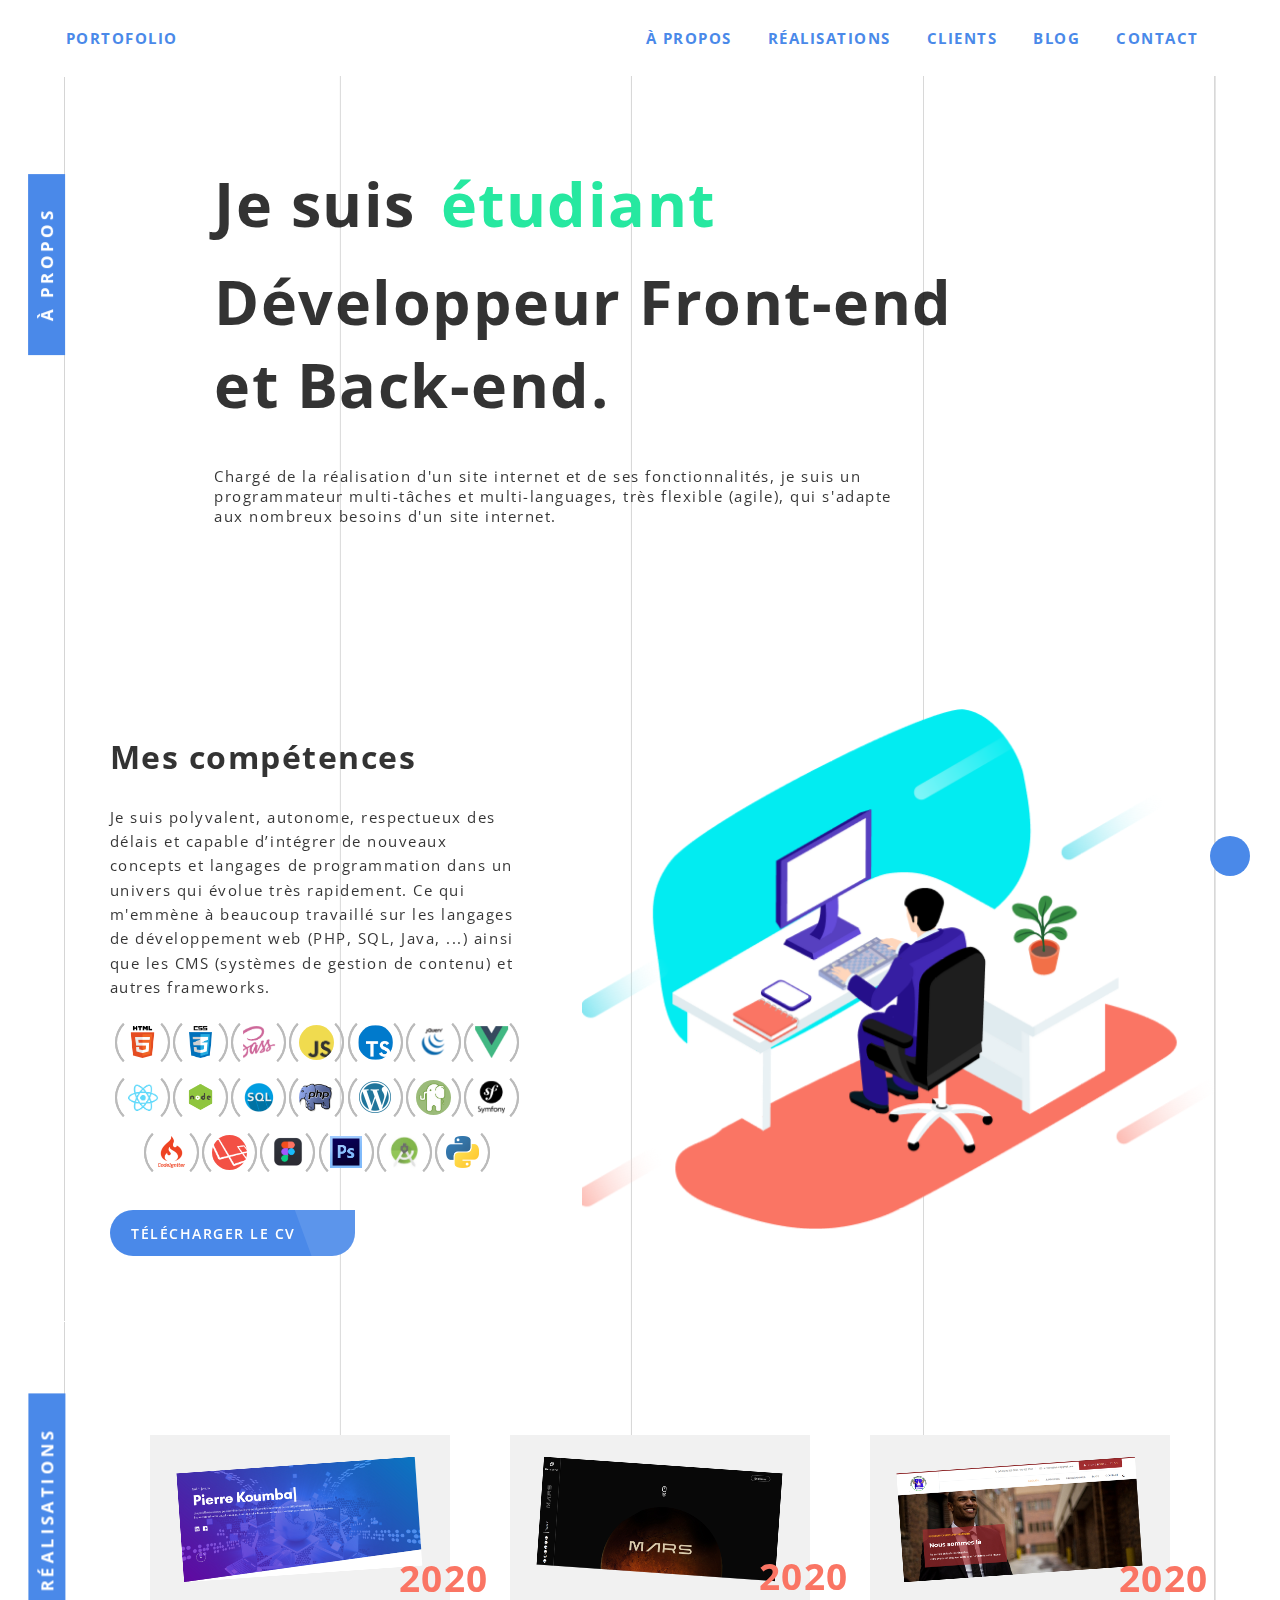
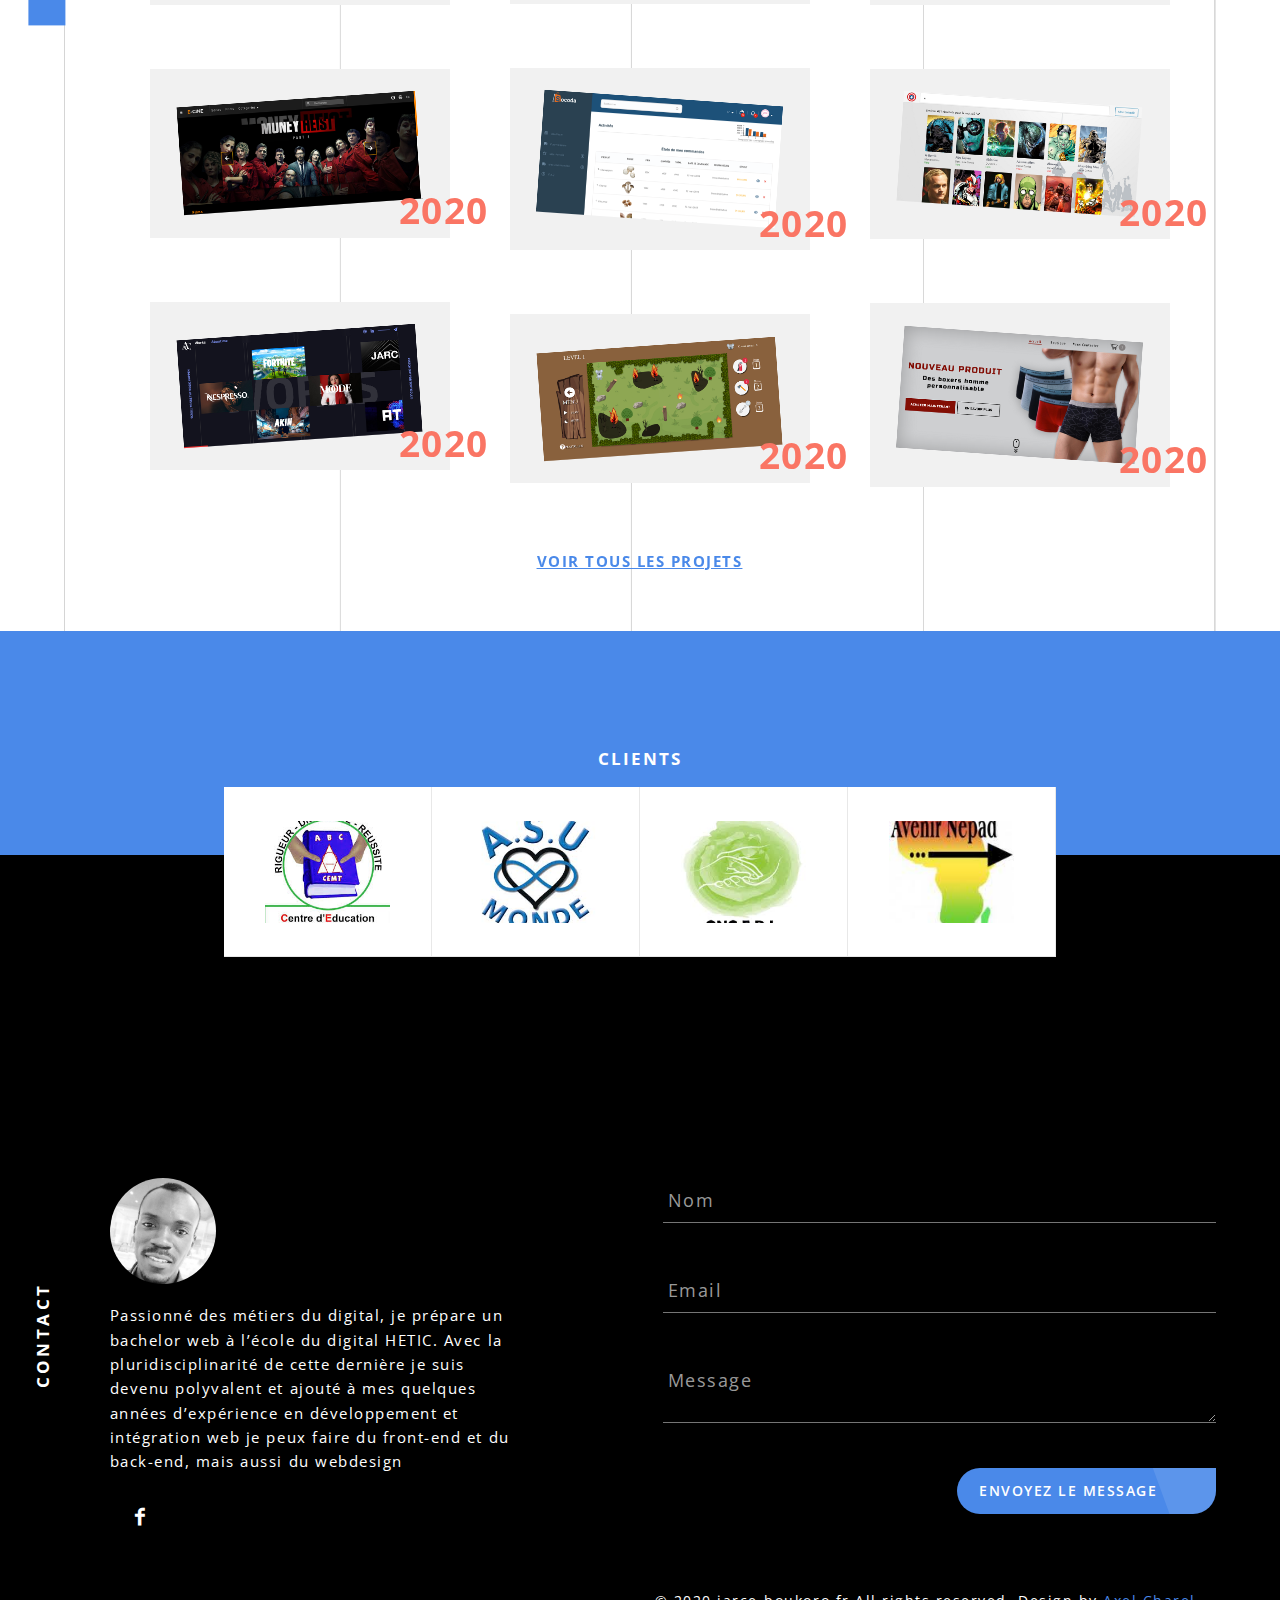
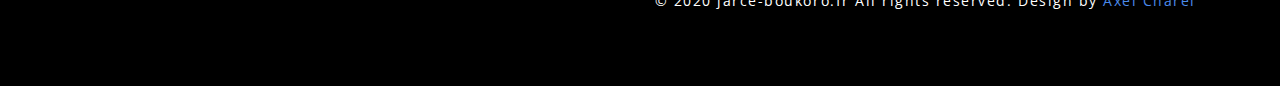
==== index.html @ dc52e035 "the first version" ====
<!DOCTYPE html>
<html lang="en" class="no-js">
	<head>
		<meta charset="UTF-8" />
		<meta http-equiv="X-UA-Compatible" content="IE=edge,chrome=1"> 
		<meta name="viewport" content="width=device-width, initial-scale=1.0"> 
		<title>Portfolio | Jarce Boukoro</title>
		<meta name="description" content="Portofolio Jarce Boukoro Développeur Web" />
		<meta name="keywords" content="portofolio, hetic, informatique, congo brazzaville pointe noire, developpeur, web digital" />
		<meta name="author" content="Jarce Boukoro" />
		<link rel="shortcut icon" href="#">
		<link href="https://unpkg.com/aos@2.3.1/dist/aos.css" rel="stylesheet">
		<link rel="stylesheet" type="text/css" href="css/normalize.css" />
		<link rel="stylesheet" type="text/css" href="css/demo.css" />
		<link rel="stylesheet" type="text/css" href="css/icons.css" />
		<link rel="stylesheet" type="text/css" href="css/style.css" />
		<link rel="stylesheet" href="css/generique.css">
		<link rel="stylesheet" href="css/ujk6ksk.css">
		<link rel="stylesheet" href="css/ugp0unb.css">
		<link
			rel="stylesheet"
			href="https://use.fontawesome.com/releases/v5.0.10/css/all.css"
			integrity="sha384-+d0P83n9kaQMCwj8F4RJB66tzIwOKmrdb46+porD/OvrJ+37WqIM7UoBtwHO6Nlg"
			crossorigin="anonymous"
			/>
		<script src="js/modernizr.custom.js"></script>
		<script>document.documentElement.className="js";var supportsCssVars=function(){var a,b=document.createElement("style");return b.innerHTML="root: { --tmp-var: bold; }",document.head.appendChild(b),a=!!(window.CSS&&window.CSS.supports&&window.CSS.supports("font-weight","var(--tmp-var)")),b.parentNode.removeChild(b),a};supportsCssVars()||alert("Please view this demo in a modern browser that supports CSS Variables.");</script>
	</head>
	<body class="loading">
		<div id="app"></div>
		<header>
			<div class="container">
				<span>
					portofolio
				</span>
				<nav class="menu click-menu desktop">
					<a href="#about">à propos</a>
					<a href="#works">Réalisations</a>
					<a href="#clients">Clients</a>
					<a href="#">Blog</a>
					<a href="#contact">Contact</a>
				</nav>
				<nav id="bt-menu" class="bt-menu mobile">
					<a href="#" class="bt-menu-trigger"><span>Menu</span></a>
					<ul class="click-menu">
						<li><a href="#about">à propos</a></li>
						<li><a href="#works">Réalisations</a></li>
						<li><a href="#clients">Clients</a></li>
						<li><a href="#">Blog</a></li>
						<li><a href="#contact">Contact</a></li>
					</ul>
					<ul>
						<li class="linkedin"><a href="http://www.linkedin.com/in/jarceb" class="in" target="blank"><i class="fab fa-linkedin-in"></i></a></li>
						<li><a href="http://github.com/j2frise" class="bt-icon icon-github" target="blank">icon-github</a></li>
						<li><a href="http://www.facebook.com/jarce.boukoro" class="bt-icon icon-facebook" target="blank">Facebook</a></li>
					</ul>
				</nav>
			</div><!-- /container -->
		</header>
		<a href="#" class="scrollToTop"><i class="fa fa-angle-up"></i></a>
		<main>
			<section id="about"  data-type="background" data-speed="10">
				<div class="container">
					<h3 class="desktop about">à propos</h3>
					<article>
						<h1 data-aos="fade-up" data-aos-duration="2000">
							<span>Je suis </span>
							<div>
								<ul class="flip2"> 
									<li class="hetic">étudiant</li>
									<li>Jarce boukoro</li>
								</ul>
							</div>
							<!--<span>Jarce boukoro</span>-->
							<br>
							Développeur Front-end et Back-end.
							<h3 class="mobile">à propos</h3>
						</h1>
						<div class="content-about">
							Chargé de la réalisation d'un site internet et de ses fonctionnalités, je suis un programmateur multi-tâches et multi-languages, très flexible (agile), qui s'adapte aux nombreux besoins d'un site internet.
						</div>
									
					</article>
					<article class="features">
						
						<div class="last">
							<div class="last-img"></div>
							<div class="last-img"></div>
							<div class="last-img"></div>
							<div class="last-img"></div>
							<div class="last-img"></div>
						</div>
						<div class="first" data-aos="fade-right" data-aos-duration="2000">
							<h2>Mes compétences</h2>
							<p>
								Je suis polyvalent, autonome, respectueux des délais et capable d’intégrer de nouveaux concepts et langages de programmation dans un univers qui évolue très rapidement.
								Ce qui m'emmène à beaucoup travaillé sur les langages de développement web (PHP, SQL, Java, ...) ainsi que les CMS (systèmes de gestion de contenu) et autres frameworks.
								<br>
							</p>
							<div class="skills">
								<figure class="snip1566">
									<img src="./img/sk-html.png" alt="sq-sample14" />
									<figcaption><i class="fas fa-external-link-alt"></i></figcaption>
									<a href="https://developer.mozilla.org/fr/docs/Apprendre/Commencer_avec_le_web/Les_bases_HTML" target="_blank"></a>
								</figure>
								<figure class="snip1566"><img src="./img/sk-css.png" alt="sq-sample17" />
									<figcaption><i class="fas fa-external-link-alt"></i></figcaption>
									<a href="https://developer.mozilla.org/fr/docs/Apprendre/Commencer_avec_le_web/Les_bases_CSS" target="_blank"></a>
								</figure>
								<figure class="snip1566"><img src="./img/sk-sass.png" alt="sq-sample19" />
									<figcaption><i class="fas fa-external-link-alt"></i></figcaption>
									<a href="https://la-cascade.io/se-lancer-dans-sass/" target="_blank"></a>
								</figure>
								<figure class="snip1566"><img class="circle" src="./img/sk-js.png" alt="sq-sample20" />
									<figcaption><i class="fas fa-external-link-alt"></i></figcaption>
									<a href="https://developer.mozilla.org/fr/docs/Web/JavaScript/guide_de_demarrage" target="_blank"></a>
								</figure>
								<figure class="snip1566"><img class="circle" src="./img/ts.png" alt="sq-sample20" />
									<figcaption><i class="fas fa-external-link-alt"></i></figcaption>
									<a href="https://www.typescriptlang.org/docs/handbook/typescript-in-5-minutes.html" target="_blank"></a>
								</figure>
								<figure class="snip1566">
									<img src="./img/sk-jquery.png" alt="sq-sample14" />
									<figcaption><i class="fas fa-external-link-alt"></i></figcaption>
									<a href="https://www.w3schools.com/jquery/" target="_blank"></a>
								</figure>
								<figure class="snip1566"><img src="./img/vujs.png" alt="sq-sample17" />
									<figcaption><i class="fas fa-external-link-alt"></i></figcaption>
									<a href="https://fr.vuejs.org/v2/guide/index.html" target="_blank"></a>
								</figure>
								<figure class="snip1566"><img src="./img/react.png" alt="sq-sample17" />
									<figcaption><i class="fas fa-external-link-alt"></i></figcaption>
									<a href="https://fr.reactjs.org/tutorial/tutorial.html" target="_blank"></a>
								</figure>
								<figure class="snip1566"><img src="./img/sk-node.png" alt="sq-sample17" />
									<figcaption><i class="fas fa-external-link-alt"></i></figcaption>
									<a href="https://nodejs.developpez.com/tutoriels/javascript/redecouvrir-javascript-avec-nodejs/" target="_blank"></a>
								</figure>
								<figure class="snip1566"><img src="./img/sk-sql.png" alt="sq-sample19" />
									<figcaption><i class="fas fa-external-link-alt"></i></figcaption>
									<a href="https://sql.sh/" target="_blank"></a>
								</figure>
								<figure class="snip1566"><img class="circle" src="./img/sk-php.png" alt="sq-sample20" />
									<figcaption><i class="fas fa-external-link-alt"></i></figcaption>
									<a href="http://www.lephpfacile.com/cours/" target="_blank"></a>
								</figure>
								<figure class="snip1566">
									<img src="./img/sk-wp.png" alt="sq-sample14" />
									<figcaption><i class="fas fa-external-link-alt"></i></figcaption>
									<a href="https://www.codeur.com/tuto/wordpress/creer-site-wordpress/" target="_blank"></a>
								</figure>
								<figure class="snip1566"><img class="circle" src="./img/slim.jpg" alt="sq-sample20" />
									<figcaption><i class="fas fa-external-link-alt"></i></figcaption>
									<a href="http://www.slimframework.com/docs/v3/tutorial/first-app.html" target="_blank"></a>
								</figure>
								<figure class="snip1566">
									<img src="./img/sk-symfony.png" alt="sq-sample14" />
									<figcaption><i class="fas fa-external-link-alt"></i></figcaption>
									<a href="https://symfony.com/legacy/doc/jobeet/1_2/fr/01?orm=Doctrine" target="_blank"></a>
								</figure>
								<figure class="snip1566"><img src="./img/sk-codeigniter.png" alt="sq-sample17" />
									<figcaption><i class="fas fa-external-link-alt"></i></figcaption>
									<a href="http://sdz.tdct.org/sdz/codeigniter-le-framework-au-service-des-zeros.html" target="_blank"></a>
								</figure>
								<figure class="snip1566"><img class="circle" src="./img/sk-laravel.png" alt="sq-sample19" />
									<figcaption><i class="fas fa-external-link-alt"></i></figcaption>
									<a href="https://www.apprendre-laravel.fr/laraguide" target="_blank"></a>
								</figure>
								<figure class="snip1566"><img src="./img/sk-figma.png" alt="sq-sample20" />
									<figcaption><i class="fas fa-external-link-alt"></i></figcaption>
									<a href="https://webdesign.tutsplus.com/fr/tutorials/figma-object-selection-tips--cms-31983" target="_blank"></a>
								</figure>
								<figure class="snip1566"><img class="" src="./img/sk-ps.png" alt="sq-sample19" />
									<figcaption><i class="fas fa-external-link-alt"></i></figcaption>
									<a href="https://graphiste.com/blog/photoshop-pour-les-nuls" target="_blank"></a>
								</figure>
								<figure class="snip1566"><img src="./img/java.jpg" alt="sq-sample17" />
									<figcaption><i class="fas fa-external-link-alt"></i></figcaption>
									<a href="https://openclassrooms.com/fr/courses/4517166-developpez-votre-premiere-application-android/4517173-installez-android-studio" target="_blank"></a>
								</figure>
								<figure class="snip1566"><img class="" src="./img/sk-python.png" alt="sq-sample19" />
									<figcaption><i class="fas fa-external-link-alt"></i></figcaption>
									<a href="https://docs.python.org/3/tutorial/" target="_blank"></a>
								</figure>
							</div>
							<div>
								<a href="./img/boukoro_jarce_cv.pdf" target="blank" class="btn btn-3 btn-3e">Télécharger le CV<i class="fa fa-download"></i></a>
							</div>
						</div>
					</article>
				</div>
			</section>
			<section id="works">
				<div class="container">
					<h3 class="desktop">Réalisations</h3>
					<h3 class="mobile">Réalisations</h3>
					<div class="grid-wrap">
						<div class="grid">
							
						</div>
						<article>
							<a href="production.html">voir tous les projets</a>	
						</article>
						<!--
						<article>
							<div class="counter"></div>	
							<button class="paginate left"><i></i><i></i></button>
							<button class="paginate right"><i></i><i></i></button>
						</article>
						-->
					</div><!-- /grid-wrap -->
				</div>
			</section>
			<section id="clients">
				<h3 class="">clients</h3>
				<div class="container">
					<div class="clients-items">
						<div class="view view-first">
							<img src="img/clients/moucob.jpg" />
							<div class="mask">
								<h2>CEMT</h2>
								<p>Prestation dans la création du site et logiciel de gestion</p>
								<a href="https://cemt.netlify.app/" target="_blank">Site <i class="fa fa-angle-right"></i></a>
							</div>
						</div>  
						<div class="view view-first">
							<img src="img/clients/asu.jpg" />
							<div class="mask">
								<h2>A.S.U Monde</h2>
								<p>Prestation dans la création du site internet.</p>
								<a href="https://fondationasumonde.org/" target="_blank">Site <i class="fa fa-angle-right"></i></a>
							</div>
						</div>  
						<div class="view view-first">
							<img src="img/clients/edi.jpg" />
							<div class="mask">
								<h2>ONG E.D.I</h2>
								<p>Prestation en formation et création de logiciel.</p>
								<a href="https://www.facebook.com/ONG-EDI-1286123801456742/" target="_blank">Lien <i class="fa fa-angle-right"></i></a>
							</div>
						</div>  
						<div class="view view-first">
							<img src="img/clients/nepad.jpg" />
							<div class="mask">
								<h2>Avenir Nepad</h2>
								<p>Prestation dans la crétaion du site et gestion de contenus</p>
								<a href="http://www.avenirnepadcongo.com/" target="_blank">Site <i class="fa fa-angle-right"></i></a>
							</div>
						</div>  
					</div>
				</div>
			</section>
		</main>

		<footer id="contact">
			<section class="me">
				<div class="container">
					<h3 class="desktop">Contact</h3>
					<h3 class="mobile">Contact</h3>
					<div class="block-me">
						<div class="info">
							<img src="./img/me.jpg" alt="avatar jarce">
							<p>
								Passionné des métiers du digital, je prépare un bachelor web à l’école du digital HETIC. Avec la pluridisciplinarité de cette dernière je suis devenu polyvalent et ajouté à mes quelques années d’expérience en développement et intégration web je peux faire du front-end et du back-end, mais aussi du webdesign
							</p>
							<div class="social desktop">
								<a href="http://www.linkedin.com/in/jarceb" target="blank"><i class="fab fa-linkedin-in"></i>
								<a href="http://www.facebook.com/jarce.boukoro" class="bt-icon icon-facebook" target="blank"></a>
								<a href="http://github.com/j2frise" target="blank"><i class="fab fa-github"></i></a>
							</div>
						</div>
						<div class="form">
							<form>
								<div class="group">      
								  <input type="text" required>
								  <span class="highlight"></span>
								  <span class="bar"></span>
								  <label>Nom</label>
								</div>
								<div class="group">      
								  <input type="text" required>
								  <span class="highlight"></span>
								  <span class="bar"></span>
								  <label>Email</label>
								</div>
								<div class="group">      
									<textarea required></textarea required>
									<span class="highlight"></span>
									<span class="bar"></span>
									<label>Message</label>
								</div>
								<div class="group">      
									<button type="button" class="btn btn-3 btn-3e">Envoyez le message<i class="fa fa-paper-plane"></i></button>
								</div>
							  </form>
						</div>
						<div class="social mobile">
							<a href="http://www.linkedin.com/in/jarceb" target="blank"><i class="fab fa-linkedin-in"></i>
							<a href="http://www.facebook.com/jarce.boukoro" class="bt-icon icon-facebook" target="blank"></a>
							<a href="http://github.com/j2frise" target="blank"><i class="fab fa-github"></i></a>
						</div>
						<div class="copyright">
							&copy; 2020 jarce-boukoro.fr All rights reserved. Design by <a href="http://axelcharel.com/">Axel Charel</a> 
						</div>
					</div>
				</div>
			</section>
		</footer>

		<div class="content"></div>
	</body>
	<script src="js/features.js"></script>
	<script src="js/jquery.min.js"></script>
	<script src="js/classie.js"></script>
	<script src="js/borderMenu.js"></script>
	<script src="js/imagesloaded.pkgd.min.js"></script>
	<script src="js/masonry.pkgd.min.js"></script>
	<script src="js/charming.min.js"></script>
	<script src="js/TweenMax.min.js"></script>
	<script src="js/draggabilly.pkgd.min.js"></script>
	<script src="js/demo.js"></script>
	<script src="js/animateImage.js"></script>
	<script src="js/script.js"></script>
	<script>
		// Preload all the images in the page
		imagesLoaded(document.querySelectorAll('.img-inner'), {background: true}, () => document.body.classList.remove('loading'));
	</script>
	<script src="https://unpkg.com/aos@2.3.1/dist/aos.js"></script>
	<script>
		AOS.init();
	</script>
</html>
---- css/demo.css ----
@import url('http://fonts.googleapis.com/css?family=Lato:300,400,700');
@import url('https://fonts.googleapis.com/css?family=Playfair+Display:400,400i,500,500i,600,600i,700,700i,800,800i,900,900i&display=swap');
@import url('https://fonts.googleapis.com/css?family=Open+Sans:300,300i,400,400i,600,600i,700,700i,800,800i&display=swap');
@import url('https://fonts.googleapis.com/css?family=Roboto+Slab:100,200,300,400,500,600,700,800,900&display=swap');
@import url('https://fonts.googleapis.com/css?family=Titillium+Web:200,200i,300,300i,400,400i,600,600i,700,700i,900&display=swap');
@font-face {
	font-weight: normal;
	font-style: normal;
	font-family: 'codropsicons';
	src:url('../fonts/codropsicons/codropsicons.eot');
	src:url('../fonts/codropsicons/codropsicons.eot?#iefix') format('embedded-opentype'),
		url('../fonts/codropsicons/codropsicons.woff') format('woff'),
		url('../fonts/codropsicons/codropsicons.ttf') format('truetype'),
		url('../fonts/codropsicons/codropsicons.svg#codropsicons') format('svg');
}

::-webkit-scrollbar {
	width: 9px;
	height: 5px;
}
::-webkit-scrollbar-button {
	width: 0px;
	height: 0px;
}
::-webkit-scrollbar-thumb {
	background: #FA7564;
	border: 31px none #FA7564;
	border-radius: 5px;
}
::-webkit-scrollbar-thumb:hover {
	background: #c35340;
}
::-webkit-scrollbar-thumb:active {
	background: #c35340;
}
::-webkit-scrollbar-track {
	background: #f0f0f0;
	border: 1px solid #ffffff;
	border-radius: 5px;
}
::-webkit-scrollbar-track:hover {
	background: #f2f2f2;
}
::-webkit-scrollbar-track:active {
	background: #f5f5f5;
}
::-webkit-scrollbar-corner {
	background: transparent;
}

body {
	color:  #000000;
	/*font-family: 'Roboto Slab', serif;*/
	font-family: 'Open Sans', sans-serif;
	font-size: 17px;
	letter-spacing: 0.1em;
	font-weight: 400;
	color: rgba(0,0,0,0.8)
}

p {
	
	line-height: 1.6em;
}

a,
a:focus {
	outline: none;
}

main {
	
	margin-top: 4.2em;
}

section .container{
	position: relative;
}

#app {
	top: 0;
	left: 0;
	position: fixed;
	width: 100vw;
	height: 100vh;
	overflow: hidden;
	pointer-events: none;
}

.hidden {
	position: absolute;
	overflow: hidden;
	width: 0;
	height: 0;
	pointer-events: none;
}

header {
	position: fixed;
	padding: 28px 2px 18px 2px ;
	text-align: right;
	text-transform: uppercase;
	font-weight: bold;
	background-color: #fff;
	color: #4A89E9;
	width: 100%;
	top: 0;
	left: 0;
	z-index: 5;
}

header .container {
	background: #fff;
	padding: 0;
	border: none;
}


.codrops-icon:before {
	margin: 0 4px;
	text-transform: none;
	font-weight: normal;
	font-style: normal;
	font-variant: normal;
	font-family: 'codropsicons';
	line-height: 1;
	speak: none;
	-webkit-font-smoothing: antialiased;
}

.codrops-icon-drop:before {
	content: "\e001";
}

.codrops-icon-prev:before {
	content: "\e004";
}

/* Demo Buttons Style */
.codrops-demos {
	padding: 2em 0 3em;
}

.codrops-demos a {
	display: inline-block;
	margin: 0.5em;
	padding: 0.7em 1.1em;
	outline: none;
	border: 3px solid rgba(0,0,0,0.3);
	color: rgba(0,0,0,0.3);
	text-decoration: none;
	font-weight: 700;
	opacity: 1;
	-webkit-transition: all 0.2s;
	transition: all 0.2s;
}

.btn {
	display: inline-block;
	border: none;
	font-family: inherit;
	font-size: .9em;
	color: inherit;
	background: none;
	cursor: pointer;
	text-transform: uppercase;
	letter-spacing: 1.5px;
	font-weight: 600;
	outline: none;
	position: relative;
	-webkit-transition: all 0.3s;
	-moz-transition: all 0.3s;
	transition: all 0.3s;
	border-radius: 50px;
	border-top-right-radius: 0px;
}

.btn:after {
	content: '';
	position: absolute;
	z-index: -1;
	-webkit-transition: all 0.3s;
	-moz-transition: all 0.3s;
	transition: all 0.3s;
}

.btn i {
	position: absolute;
	transform: translateX(165%);
}

/* Button 3 */
.btn-3 {
	background: #4A89E9;
	color: #fff;
}

.btn-3:hover {
	background: rgb(10, 78, 179);
}

.btn-3:active {
	background: rgb(10, 78, 179);
	top: 2px;
}

.btn-3:before {
	position: absolute;
	height: 100%;
	left: 0;
	top: 0;
	line-height: 3;
	font-size: 140%;
	width: 3em;
}

/* Button 3e */
.btn-3e {
	padding: 1em 4.3em 1em 1.6em;
	overflow: hidden;
}

.btn-3e:before {
	left: auto;
	right: 10px;
	z-index: 2;
}

.btn-3e:after {
	width: 25%;
	height: 200%;
	background: rgba(255,255,255,0.1);
	z-index: 1;
	right: 0;
	top: 0;
	margin: -5px 0 0 -5px;
	-webkit-transform-origin: 0 0;
	-webkit-transform: rotate(-20deg);
	-moz-transform-origin: 0 0;
	-moz-transform: rotate(-20deg);
	-ms-transform-origin: 0 0;
	-ms-transform: rotate(-20deg);
	transform-origin: 0 0;
	transform: rotate(-20deg);
}

.btn-3e:hover:after {
	width: 35%;
}

/* Page Loader */
.js .loading::before {
	content: '';
	position: fixed;
	z-index: 100;
	top: 0;
	left: 0;
	width: 100%;
	height: 100%;
	background: #151313;
}

.js .loading::after {
	content: '';
	position: fixed;
	z-index: 100;
	top: 50%;
	left: 50%;
	width: 60px;
	height: 60px;
	margin: -30px 0 0 -30px;
	pointer-events: none;
	border-radius: 50%;
	opacity: 0.4;
	background:#696969;
	animation: loaderAnim 0.7s linear infinite alternate forwards;
}

.group 			  { 
	position:relative; 
	margin-bottom:45px; 
  }
  input, textarea {
	font-size:18px;
	padding:10px 10px 10px 5px;
	display:block;
	width:100%;
	border:none;
	border-bottom:1px solid #757575;
  }
  input:focus, textarea:focus { 
	outline:none; 
  }
  
  label 				 {
	color:#999; 
	font-size:18px;
	font-weight:normal;
	position:absolute;
	pointer-events:none;
	left:5px;
	top:10px;
	transition:0.2s ease all; 
	-moz-transition:0.2s ease all; 
	-webkit-transition:0.2s ease all;
  }
  

  textarea {
	  height: auto;

  }

  textarea:valid ~ label, input:focus ~ label, input:valid ~ label, textarea:focus ~ label 		{
	top:-20px;
	font-size:14px;
	color: #4A89E9;
  }
  
  .bar 	{ 
	  position:relative; 
	  display:block; width:100%; 
	}
  .bar:before, .bar:after 	{
	content:'';
	height:2px; 
	width:0;
	bottom:1px; 
	position:absolute;
	background: #4A89E9; 
	transition:0.2s ease all; 
	-moz-transition:0.2s ease all; 
	-webkit-transition:0.2s ease all;
  }
  .bar:before {
	left:50%;
  }
  .bar:after {
	right:50%; 
  }
  
  input:focus ~ .bar:before, input:focus ~ .bar:after, textarea:focus ~ .bar:before, textarea:focus ~ .bar:after {
	width:50%;
  }

  .highlight {
	position:absolute;
	height:60%; 
	width:100%; 
	top:25%; 
	left:0;
	pointer-events:none;
	opacity:0.5;
  }
  
  input:focus ~ .highlight, textarea:focus ~ .highlight {
	-webkit-animation:inputHighlighter 0.3s ease;
	-moz-animation:inputHighlighter 0.3s ease;
	animation:inputHighlighter 0.3s ease;
  }
  

  /* screen tablet */
@media (min-width:768px){
	body {
		font-size: 90%;
	}

	header .container{
		text-align: left;
		display: flex;
		justify-content: space-between;
	}
	main {
		margin-top: 5em;
	}
	
}

/* Screen desktop */
@media (min-width: 1025px) {
	main {
		margin-top: 5em;
	} 
	body {
		font-size: 95%;
	}

}

  /* Animations ================ */
  @-webkit-keyframes inputHighlighter {
	from { background:#4A89E9; }
  to 	{ width:0; background:transparent; }
}
@-moz-keyframes inputHighlighter {
	from { background:#4A89E9; }
  to 	{ width:0; background:transparent; }
}
@keyframes inputHighlighter {
	from { background:#4A89E9; }
  to 	{ width:0; background:transparent; }
}

@keyframes loaderAnim {
	to {
		opacity: 1;
		transform: scale3d(0.5, 0.5, 1);
	}

}
---- css/icons.css ----
@charset "UTF-8";
@font-face {
  font-family: "minicons-webalys";
  src:url("../fonts/demoicons/minicons-webalys.eot");
  src:url("../fonts/demoicons/minicons-webalys.eot?#iefix") format("embedded-opentype"),
    url("../fonts/demoicons/minicons-webalys.ttf") format("truetype"),
    url("../fonts/demoicons/minicons-webalys.svg#minicons-webalys") format("svg"),
    url("../fonts/demoicons/minicons-webalys.woff") format("woff");
  font-weight: normal;
  font-style: normal;
}

@font-face {
  font-family: 'FontAwesome';
  src:url('../fonts/demoicons/FontAwesome.eot');
  src:url('../fonts/demoicons/FontAwesome.eot?#iefix') format('embedded-opentype'),
    url('../fonts/demoicons/FontAwesome.woff') format('woff'),
    url('../fonts/demoicons/FontAwesome.ttf') format('truetype'),
    url('../fonts/demoicons/FontAwesome.svg#FontAwesome') format('svg');
  font-weight: normal;
  font-style: normal;
}

@font-face {
	font-family: 'icomoon';
	src:url('../fonts/icomoon/icomoon.eot');
	src:url('../fonts/icomoon/icomoon.eot?#iefix') format('embedded-opentype'),
		url('../fonts/icomoon/icomoon.woff') format('woff'),
		url('../fonts/icomoon/icomoon.ttf') format('truetype'),
		url('../fonts/icomoon/icomoon.svg#icomoon') format('svg');
	font-weight: normal;
	font-style: normal;
}


/* Pseudo elements for icons */
.btn:before,
.icon-heart:after,
.icon-star:after,
.icon-plus:after,
.icon-file:before {
	font-family: 'icomoon';
	speak: none;
	font-style: normal;
	font-weight: normal;
	font-variant: normal;
	text-transform: none;
	line-height: 1;
	position: relative;
	-webkit-font-smoothing: antialiased;
}

.icon-envelope:before {
	content: "\e000";
}

.icon-cart:before {
	content: "\e007";
}

.icon-cart-2:before {
	content: "\e008";
}

.icon-heart:before {
	content: "\e009";
}

/* Filled heart */
.icon-heart:after,
.icon-heart-2:before {
	content: "\e00a";
}

.icon-star:before {
	content: "\e00b";
}

/* Filled star */
.icon-star:after,
.icon-star-2:before {
	content: "\e00c";
}

.icon-arrow-right:before {
	content: "\e00d";
}

.icon-arrow-left:before {
	content: "\e003";
}

.icon-truck:before {
	content: "\e00e";
}

.icon-remove:before {
	content: "\e00f";
}

.icon-cog:before {
	content: "\e010";
}

.icon-plus:before,
.icon-plus:after {
	content: "\e011";
}

.icon-minus:before {
	content: "\e012";
}

.bh-icon-smiley:before {
	content: "\e001";
}

.bh-icon-sad:before {
	content: "\e002";
}

.icon-file:before {
	content: "\e004";
}

.icon-remove-2:before {
	content: "\e005";
}

/* */

.bt-icon:before,
.bt-icon-alt:before {
  font-family: "minicons-webalys";
  font-style: normal;
  font-weight: normal;
  font-variant: normal;
  text-transform: none !important;
  speak: none;
  display: inline-block;
  text-decoration: none;
  width: 1em;
  line-height: inherit;
  -webkit-font-smoothing: antialiased;
}

.bt-icon-alt:before {
  font-family: "FontAwesome";
}

.icon-window-delete:before {
  content: "\e000";
}

.icon-download:before {
  content: "\e002";
}

.icon-home:before {
  content: "\e003";
}

.icon-calendar:before {
  content: "\e004";
}

.icon-folder-add:before {
  content: "\e001";
}

.icon-windows:before {
  content: "\e008";
}

.icon-volume:before {
  content: "\e00e";
}

.icon-speaker:before {
  content: "\e011";
}

.icon-star:before {
  content: "\e012";
}

.icon-sun:before {
  content: "\e014";
}

.icon-trash:before {
  content: "\e018";
}

.icon-zoom:before {
  content: "\e005";
}

.icon-user-outline:before {
  content: "\e006";
}

.icon-picture:before {
  content: "\e007";
}

.icon-phone:before {
  content: "\e009";
}

.icon-newspaper:before {
  content: "\e00a";
}

.icon-printer:before {
  content: "\e00b";
}

.icon-microwave:before {
  content: "\e00c";
}

.icon-refresh:before {
  content: "\e00d";
}

.icon-lock:before {
  content: "\e00f";
}

.icon-email:before {
  content: "\e010";
}

.icon-browser:before {
  content: "\e013";
}

.icon-bubble:before {
  content: "\e015";
}

.icon-calculator:before {
  content: "\e016";
}

.icon-cd:before {
  content: "\e017";
}

.icon-enter:before {
  content: "\e019";
}

.icon-file-add:before {
  content: "\e01a";
}

.icon-flag:before {
  content: "\e01b";
}

.icon-twitter:before {
  content: "\e01c";
}

.icon-gplus:before {
  content: "\e020";
}

.icon-github:before {
  content: "\e021";
}

.icon-facebook:before {
  content: "\e01d";
}

/* Font Awesome */
.icon-step-backward:before {
  content: "\f048";
}
.icon-backward:before {
  content: "\f04a";
}
.icon-pause:before {
  content: "\f04c";
}
.icon-stop:before {
  content: "\f04d";
}
.icon-forward:before {
  content: "\f04e";
}
.icon-step-forward:before {
  content: "\f051";
}
.icon-play:before {
  content: "\f04b";
}
---- css/style.css ----
*,
*:after,
*::before {
    -webkit-box-sizing: border-box;
    -moz-box-sizing: border-box;
    box-sizing: border-box;
}

a {
	text-decoration: none;
}

h2 {
	font-size: 1.35em;
}

img {
	max-width: 100%;
	height: auto;
	-o-object-fit: cover;
	   object-fit: cover;
  }

.mobile {
	display: block;
}

.desktop{
	display: none;
}

.container {
	width: 90%;
	margin: auto;
	background: url('./../img/lines-mobile.png') no-repeat;
	background-size: cover;
	border-right: 0.2px solid rgba(0,0,0,0.1);
}
#clients .container,footer .container {
	background: none;
}

.scrollToTop {
	width: 40px;
	 height: 40px;
	 position: fixed;
	 right: 30px;
	 bottom: 24px;
	 display: none;
	 z-index: 7;
	 background-color: #4A89E9;
	 text-align: center;
	 line-height: 35px;
	 color: white;
	 border-radius: 100%;
	 font-size: 22px;
	 display: flex;
	 justify-content: center;
	 align-items: center;
 } 

.menu a {
	display: inline-block;
	color: #4A89E9;
	text-decoration: none;
	padding: 0 1em 0 1em;
}

.bt-menu {
	position: fixed;
	top: 0;
	left: 0;
	width: 100%;
	height: 0;
	border-width: 0px;
	border-style: solid;
	border-color: #333;
	text-align: left;
	background-color: rgba(0,0,0,0);
	-webkit-backface-visibility: hidden;
	-webkit-transition: border-width 0.3s, background-color 0.3s, height 0s 0.3s;
	transition: border-width 0.3s, background-color 0.3s, height 0s 0.3s;
	z-index: 6;
}

.bt-menu.bt-menu-open {
	height: 100%;
	border-width: 0px 0px 50px 180px;
	background-color: rgba(0,0,0,0.3);
	-webkit-transition: border-width 0.3s, background-color 0.3s;
	transition: border-width 0.3s, background-color 0.3s;
}

.bt-overlay {
	position: absolute;
	width: 100%;
}

.bt-menu-open .bt-overlay {
	height: 100%;
}

.bt-menu-trigger {
	position: fixed;
	top: 10px;
	left: 20px;
	z-index: 100;
	display: block;
	width: 50px;
	height: 50px;
	cursor: pointer;
}

.bt-menu-trigger span {
	position: absolute;
	top: 50%;
	left: 0;
	display: block;
	width: 100%;
	height: 8%;
	background-color: #4A89E9;
	font-size: 0px;
	-webkit-touch-callout: none;
	-webkit-user-select: none;
	-khtml-user-select: none;
	-moz-user-select: none;
	-ms-user-select: none;
	user-select: none;
	-webkit-transition: background-color 0.3s;
	transition: background-color 0.3s;
}

.bt-menu-trigger span:before,
.bt-menu-trigger span:after {
	position: absolute;
	left: 0;
	width: 100%;
	height: 100%;
	background: #4A89E9;
	content: '';
	-webkit-transition: -webkit-transform 0.3s;
	transition: transform 0.3s;
}

.bt-menu-trigger span:before {
	-webkit-transform: translateY(-250%);
	transform: translateY(-250%);
}

.bt-menu-trigger span:after {
	-webkit-transform: translateY(250%);
	transform: translateY(250%);
}

.bt-menu-open .bt-menu-trigger span:before {
	-webkit-transform: translateY(-300%);
	transform: translateY(-300%);
}

.bt-menu-open .bt-menu-trigger span:after {
	-webkit-transform: translateY(300%);
	transform: translateY(300%);
}

.bt-menu ul {
	position: fixed;
	margin: 0;
	padding: 0;
	list-style: none;
}

.bt-menu ul:first-of-type {
	top: 75px;
	left: 0;
}

.bt-menu ul:nth-of-type(2) {
	right: 0;
	bottom: 0;
}

.bt-menu ul li,
.bt-menu ul li a {
	display: block;
}

.bt-menu ul:nth-of-type(2) li {
	float: left;
	font-size: 0px;
}

.bt-menu ul li {
	visibility: hidden;
	opacity: 0;
	-webkit-transition: -webkit-transform 0.3s, opacity 0.2s, visibility 0s 0.3s;
	transition: transform 0.3s, opacity 0.2s, visibility 0s 0.3s;
}

.bt-menu.bt-menu-open ul:first-of-type li,
.bt-menu.bt-menu-open ul:nth-of-type(2) li {
	visibility: visible;
	opacity: 1;
	-webkit-transition: -webkit-transform 0.3s, opacity 0.3s 0.1s;
	transition: transform 0.3s, opacity 0.3s;
}

/* First menu */
.bt-menu ul:first-of-type li {
	width: 150px;
	height: 50px;
	line-height: 50px;
	-webkit-transform: translate3d(-100%,50%,0);
	transform: translate3d(-100%,50%,0);
}

.bt-menu.bt-menu-open ul:first-of-type li {
	-webkit-transform: translate3d(0,0,0);
	transform: translate3d(0,0,0);
}

/* Second menu */
.bt-menu ul:nth-of-type(2) li {
	width: 60px;
	height: 50px;
	line-height: 50px;
	-webkit-transform: scale(0);
	transform: scale(0);
}

.bt-menu.bt-menu-open ul:nth-of-type(2) li:first-child { 
	-webkit-transition-delay: 0.1s;
	transition-delay: 0.1s;
}

.bt-menu.bt-menu-open ul:nth-of-type(2) li:nth-child(2) { 
	-webkit-transition-delay: 0.2s;
	transition-delay: 0.2s;
}

.bt-menu.bt-menu-open ul:nth-of-type(2) li:nth-child(3) { 
	-webkit-transition-delay: 0.3s;
	transition-delay: 0.3s;
}

.bt-menu.bt-menu-open ul:nth-of-type(2) li:nth-child(4) {
	-webkit-transition-delay: 0.4s;
	transition-delay: 0.4s;
}

.bt-menu.bt-menu-open ul:nth-of-type(2) li {
	-webkit-transform: scale(1);
	transform: scale(1);
}

.bt-menu ul li a {
	display: block;
	outline: none;
	text-decoration: none;
}

.bt-menu ul:first-of-type li a,
li.linkedin a {
	padding: 0 10px;
	box-shadow: inset 0 1px rgba(0,0,0,0.2);
	color: #fff;
	text-transform: uppercase;
	letter-spacing: 1px;
	font-size: 1em;
	-webkit-transition: color 0.2s;
	transition: color 0.2s;
}

.bt-menu ul:first-of-type li:last-child a {
	box-shadow: inset 0 1px rgba(0,0,0,0.2), inset 0 -1px rgba(0,0,0,0.2);
}

.bt-menu ul:nth-of-type(2) li a {
	color: transparent;
	text-align: center;
	font-size: 0px;
	padding: 0 10px;
}

li.linkedin a:before, .bt-menu ul li a:before {
	color: #fff;
	font-size: 24px;
	-webkit-transition: color 0.2s;
	transition: color 0.2s;
}

.bt-menu ul:first-of-type li a:hover,
.bt-menu ul:first-of-type li a:focus,
li.linkedin a:hover:before,
li.linkedin a:hover,
.bt-menu ul li a:hover:before,
.bt-menu ul li a:focus:before {
	color: #4A89E9;
}

li.linkedin a.in i{
	font-size: 25px;
	color: white;
	position: relative;
	top: 8px;
}

h3.mobile,h3.desktop {
	font-style: normal;
	font-weight: bold;
	font-size: 17px;
	line-height: 20px;
	text-align: center;
	text-transform: uppercase;
	color: #9F9A9A;
}

h3.mobile {
	margin-top: 6em;
}


#about .container {
	padding-top: 3em;
}

#about h1 {
	font-size: 1.6em;
}

#about h1 p{
	font-size: 16px;
	font-weight: normal;
}

#about h1 span{
	display: inline-block;
	height: 1.7em;
	float: left;
}

#about ul {
	margin: 0;
	padding-left: 8px;
}

#about h1 div {
	overflow: hidden;
	position: relative;
	height: 1.7em;
	display: inline-block;
	float: left;
}

#about h1 div li {
	color: #4A89E9;
	height: 45px;
	margin-bottom: 45px;
	display: block;
}

#about h1 div li.hetic {
	color: #26E8A0 ;
}

.flip2 { animation: flip2 6s cubic-bezier(0.23, 1, 0.32, 1.2) infinite; }
.flip3 { animation: flip3 8s cubic-bezier(0.23, 1, 0.32, 1.2) infinite; }
.flip4 { animation: flip4 10s cubic-bezier(0.23, 1, 0.32, 1.2) infinite; }

#about .last {
	position: relative;
	margin-top: 2.3em;
	margin-bottom: 3em;
	overflow: hidden;
	height: 16em;
}

.skills {
	margin-top: 1em;
	margin-bottom: 2em;
	display: flex;
	flex-wrap: wrap;
	justify-content: center;
}

.snip1566 {
	position: relative;
	width: 55px;
	height: 55px;
	color: #bbb;
	font-size: 16px;
	box-shadow: none !important;
	-webkit-transform: translateZ(0);
	transform: translateZ(0);
	margin-left: 0.1em;
	margin-right: 0.1em;
	display: flex;
	justify-content: center;
	align-items: center;
  }
  
  .snip1566 *,
  .snip1566:before,
  .snip1566:after {
	-webkit-box-sizing: border-box;
	box-sizing: border-box;
	-webkit-transition: all 0.3s linear;
	transition: all 0.3s linear;
  }
  
  .snip1566:before,
  .snip1566:after {
	-webkit-box-sizing: border-box;
	box-sizing: border-box;
	border-radius: 50%;
	content: '';
	position: absolute;
	top: 0px;
	bottom: 0px;
	left: 0px;
	right: 0px;
	z-index: -1;
	border: 2px solid #bbb;
	border-color: transparent #bbb;
  }
  
  .snip1566 img {
	max-width: 95%;
	height: 95%;
	backface-visibility: hidden;
	vertical-align: top;
	padding: 10px;
  }

  .snip1566 img.circle {
	max-width: 100%;
	height: 100%;
	border-radius: 50%;
  }
  
  .snip1566 figcaption {
	position: absolute;
	top: 5px;
	bottom: 5px;
	left: 5px;
	right: 5px;
	opacity: 0;
	background-color: rgba(0, 0, 0, 0.9);
	border-radius: 50%;
  }
  
  .snip1566 i {
	position: absolute;
	top: 50%;
	left: 50%;
	-webkit-transform: translate(-50%, -50%);
	transform: translate(-50%, -50%);
	font-size: 1.7em;
	z-index: 1;
  }
  
  .snip1566 a {
	position: absolute;
	top: 0;
	bottom: 0;
	left: 0;
	right: 0;
	z-index: 1;
  }
  
  .snip1566:hover figcaption,
  .snip1566.hover figcaption {
	opacity: 1;
	-webkit-transform: translateX(0);
	transform: translateX(0);
  }
  
  .snip1566:hover:before,
  .snip1566.hover:before,
  .snip1566:hover:after,
  .snip1566.hover:after {
	border-width: 10px;
  }
  
  .snip1566:hover:before,
  .snip1566.hover:before {
	-webkit-transform: rotate(45deg);
	transform: rotate(45deg);
  }
  
  .snip1566:hover:after,
  .snip1566.hover:after {
	-webkit-transform: rotate(-45deg);
	transform: rotate(-45deg);
  }
  

.imgloaded h2,
.imgloaded .content-text {
	animation-name: glitch-anim-text;
	animation-duration: 4s;
	animation-timing-function: linear;
	animation-iteration-count: infinite;
}

section h2  {
	animation-delay: calc(2s + 4s * 0.2);
}


.content-tex {
	animation-delay: calc(2s + 4s * 0.25);
}

.last-img {
	position: absolute;
	top: 0;
	left: 0;
	width: 100%;
	height: 100%;
	background: url('./../img/Img_Dev.png') no-repeat 50% 0;
	background-color: transparent;
	background-size: cover;
	transform: translate3d(0,0,0);
	background-blend-mode: none;
}

.last-img:nth-child(2) {
	background: url('./../img/Img-dev.jpg') no-repeat 50% 0;
}

.last-img:nth-child(4) {
	background: url('./../img/Img-dev.jpg') no-repeat 50% 0;
}

.last-img:nth-child(n+2) {
	opacity: 0;
}

.imgloaded .last-img:nth-child(n+2) {
	animation-duration: 4s;
	animation-delay: 2s;
	animation-timing-function: linear;
	animation-iteration-count: infinite;
}

.imgloaded .last-img:nth-child(2) {
	background-color: transparent;
	background-blend-mode: none;
	animation-name: glitch-anim-1;
}

.imgloaded .last-img:nth-child(3) {
	background-color: transparent;
	background-blend-mode: none;
	animation-name: glitch-anim-2;
}

.imgloaded .last-img:nth-child(4) {
	background-color: transparent;
	background-blend-mode: none;
	animation-name: glitch-anim-3;
}

.imgloaded .last-img:nth-child(5) {
	background-blend-mode: overlay;
	animation-name: glitch-anim-flash;
}

#works {
	/*color: #fff;
	background-color: #151313;*/
}

#works .container {
	padding-top: 3.5em;
}


.grid-wrap {
	position: relative;
}

.grid-wrap-hidden {
	height: 0;
	overflow: hidden;
}

.grid {
	position: relative;
	display: none;
	margin: auto;
	height: auto;
}

.js .grid {
	display: block;
}

.grid-item {
	width: 300px;
	position: relative;
	padding: 1.9rem;
	margin-bottom: 4rem;
}

a.grid-item {
	text-decoration: none;
	color: #FA7564;
	outline: none;
}

a.grid-item:hover,
a.grid-item:focus {
	color: rgb(250, 76, 53);
	outline: none;
}

.grid-item-wrap {
	position: relative;
}

.grid-item-bg {
	position: absolute;
	top: 0;
	left: 0;
	width: 100%;
	height: 100%;
	background: #f1f1f1;
}

.grid-item-img {
	pointer-events: none;
	position: relative;
	max-width: 100%;
	margin: 0 auto;
	display: block;
	outline: 1px solid transparent;
}

.grid-item:nth-child(even) .grid-item-img {
	transform: rotate3d(0,0,1,4deg);
}

.grid-item:nth-child(odd) .grid-item-img {
	transform: rotate3d(0,0,1,-4deg);
}

.grid-item-title {
	font-weight: normal;
	position: absolute;
	left: 0;
	top: 0;
	margin: 0 0 0 1rem;
	-webkit-writing-mode: vertical-rl;
	writing-mode: vertical-rl;
	transform: rotate(180deg);
	transform-origin: 0 50%;
}

.grid-item-number {
	font-weight: bold;
	position: absolute;
	right: 0;
	bottom: 0;
	font-size: 2.3rem;
	margin: 0 0 0.15rem;
}

.grid-item-number > span {
	display: inline-block;
}

.content {
	margin: 0 auto;
	pointer-events: none;
}

.js .content {
	position: fixed;
	top: 0;
	left: 0;
	right: 0;
	bottom: 0;
	width: 100%;
	height: 100%;
	z-index: 100000;
}

.js .content-item {
	height: 0;
	opacity: 0;
	overflow: hidden;
	padding: 0;
	pointer-events: none;
}

.js .content-item-current {
	height: auto;
	opacity: 1;
	/*padding: 3rem 5vw 10rem;*/
	pointer-events: auto;
}

.content-item-intro {
	position: relative;
	display: grid;
	grid-template-columns: 100%;
	grid-template-rows: 100%;
	align-items: center;
}

.content-item-img {
	position: relative;
	height: auto;
	max-width: 100%;
	display: block;
	margin: 0 auto;
	grid-area: 1 / 1 / 1 / 1;
}

.js .content-item-img {
	visibility: hidden;
}

.content-item-title {
	color: #FA7564;
	position: relative;
	font-size: 4vw;
	line-height: 1;
	text-align: center;
	margin: 0;
	padding: 0 5vw;
	white-space: nowrap;
	grid-area: 1 / 1 / 1 / 1;
	text-shadow: 0px 3px 0px #b2a98f,
                 0px 14px 10px rgba(0,0,0,0.15),
                 0px 24px 2px rgba(0,0,0,0.1),
                 0px 34px 30px rgba(0,0,0,0.1);
}

.content-item-title > span {
	white-space: pre;
	display: inline-block;
}

.content-item-subtitle {
	text-align: center;
	font-size: 1.25rem;
	font-weight: normal;
	margin: 3rem auto;
}

.content-item-text {
	max-width: 1050px;
	margin: 2em auto;
	padding-left: 1em;
	padding-right: 1em;
	position: relative;
}

.content-item-text p {
	margin: 0;
}

.content-close {
	position: fixed;
	top: 2%;
	right: 2%;
	z-index: 10000;
	transform: translateX(-50%);
	background: none;
	border: 0;
	margin: 0;
	padding: 0;
	cursor: pointer;
	color: #4A89E9;
	font-size: 2em;
}

.content-close:focus {
	outline: none;
}

.content-item-current ~ .content-close {
	pointer-events: auto;
}

.content-indicator {
	position: absolute;
	top: calc(100vh - 8.5rem);
	left: calc(50% - 0.75rem);
	display: none;
	width: 40px;
	 height: 40px;
	 background-color: #4A89E9;
	 text-align: center;
	 line-height: 35px;
	 color: white;
	 border-radius: 100%;
	 font-size: 22px;
	 display: flex;
	 justify-content: center;
	 align-items: center;
}

.js .content-item-title > span,
.js .content-item-subtitle,
.js .content-item-text,
.content-close,
.content-indicator {
	opacity: 0;
}

/* Pagination */
button {
	-webkit-appearance: none;
	background: transparent;
	border: 0;
	outline: 0;
  }
  
  .paginate {
	position: relative;
	margin: 10px;
	width: 50px;
	height: 50px;
	cursor: pointer;
	transform: translate3d(0, 0, 0);
	position: absolute;
	top: 50%;
	margin-top: -20px;
	-webkit-filter: drop-shadow(0 2px 0px rgba(0, 0, 0, 0.2));
  }
  .paginate i {
	position: absolute;
	top: 40%;
	left: 0;
	width: 40px;
	height: 4px;
	border-radius: 2.5px;
	background: #FA7564;
	transition: all 0.15s ease;
  }
  .paginate.left {
	right: 58%;
  }
  .paginate.left i {
	transform-origin: 0% 50%;
  }
  .paginate.left i:first-child {
	transform: translate(0, -1px) rotate(40deg);
  }
  .paginate.left i:last-child {
	transform: translate(0, 1px) rotate(-40deg);
  }
  .paginate.left:hover i:first-child {
	transform: translate(0, -1px) rotate(30deg);
  }
  .paginate.left:hover i:last-child {
	transform: translate(0, 1px) rotate(-30deg);
  }
  .paginate.left:active i:first-child {
	transform: translate(1px, -1px) rotate(25deg);
  }
  .paginate.left:active i:last-child {
	transform: translate(1px, 1px) rotate(-25deg);
  }
  .paginate.left[data-state=disabled] i:first-child {
	transform: translate(-5px, 0) rotate(0deg);
  }
  .paginate.left[data-state=disabled] i:last-child {
	transform: translate(-5px, 0) rotate(0deg);
  }
  .paginate.left[data-state=disabled]:hover i:first-child {
	transform: translate(-5px, 0) rotate(0deg);
  }
  .paginate.left[data-state=disabled]:hover i:last-child {
	transform: translate(-5px, 0) rotate(0deg);
  }
  .paginate.right {
	left: 58%;
  }
  .paginate.right i {
	transform-origin: 100% 50%;
  }
  .paginate.right i:first-child {
	transform: translate(0, 1px) rotate(40deg);
  }
  .paginate.right i:last-child {
	transform: translate(0, -1px) rotate(-40deg);
  }
  .paginate.right:hover i:first-child {
	transform: translate(0, 1px) rotate(30deg);
  }
  .paginate.right:hover i:last-child {
	transform: translate(0, -1px) rotate(-30deg);
  }
  .paginate.right:active i:first-child {
	transform: translate(1px, 1px) rotate(25deg);
  }
  .paginate.right:active i:last-child {
	transform: translate(1px, -1px) rotate(-25deg);
  }
  .paginate.right[data-state=disabled] i:first-child {
	transform: translate(5px, 0) rotate(0deg);
  }
  .paginate.right[data-state=disabled] i:last-child {
	transform: translate(5px, 0) rotate(0deg);
  }
  .paginate.right[data-state=disabled]:hover i:first-child {
	transform: translate(5px, 0) rotate(0deg);
  }
  .paginate.right[data-state=disabled]:hover i:last-child {
	transform: translate(5px, 0) rotate(0deg);
  }
  .paginate[data-state=disabled] {
	opacity: 0.3;
	cursor: default;
  }
  
  .grid-wrap article {
	  position: relative;
	  text-align: center;
	  text-transform: uppercase;
  }
  .grid-wrap article a{
	text-decoration: underline;
	font-weight: bold;
	color: #4A89E9;
}
  
  .counter {
	text-align: center;
	position: absolute;
	width: 100%;
	top: 50%;
	margin-top: -15px;
	font-size: 30px;
	font-family: Helvetica, sans-serif;
	text-shadow: 0px 2px 0px rgba(0, 0, 0, 0.2);
	color: #FA7564;
  }
/* */  




/* */
.timeline {
	position: relative;
	width: 100%;
	margin: 0 auto;
	margin-top: 80px;
	padding: 1em 0;
	list-style-type: none;
  }
  
  .timeline:before {
	position: absolute;
	left: 50%;
	top: 0;
	content: ' ';
	display: block;
	width: 6px;
	height: 100%;
	margin-left: -3px;
	background: rgb(80,80,80);
	background: -moz-linear-gradient(top, rgba(80,80,80,0) 0%, rgb(80,80,80) 8%, rgb(80,80,80) 92%, rgba(80,80,80,0) 100%);
	background: -webkit-gradient(linear, left top, left bottom, color-stop(0%,rgba(30,87,153,1)), color-stop(100%,rgba(125,185,232,1)));
	background: -webkit-linear-gradient(top, rgba(80,80,80,0) 0%, rgb(80,80,80) 8%, rgb(80,80,80) 92%, rgba(80,80,80,0) 100%);
	background: -o-linear-gradient(top, rgba(80,80,80,0) 0%, rgb(80,80,80) 8%, rgb(80,80,80) 92%, rgba(80,80,80,0) 100%);
	background: -ms-linear-gradient(top, rgba(80,80,80,0) 0%, rgb(80,80,80) 8%, rgb(80,80,80) 92%, rgba(80,80,80,0) 100%);
	background: linear-gradient(to bottom, rgba(80,80,80,0) 0%, rgb(80,80,80) 8%, rgb(80,80,80) 92%, rgba(80,80,80,0) 100%);
	z-index: 5;
  }
  
  .timeline li {
	padding: 1em 0;
  }
  
  .timeline li:after {
	content: "";
	display: block;
	height: 0;
	clear: both;
	visibility: hidden;
  }
  
  .direction-l {
	position: relative;
	width: 46.5%;
	float: left;
	text-align: right;
  }
  
  .direction-r {
	position: relative;
	width: 46.5%;
	float: right;
  }
  
  .flag-wrapper {
	position: relative;
	display: inline-block;
	text-align: center;
  }
  
  .flag {
	position: relative;
	display: inline;
	background: #FA7564;
	color: #fff;
	padding: 6px 10px;
	border-radius: 5px;
	font-weight: 600;
	text-align: left;
  }
  
  .direction-l .flag {
	-webkit-box-shadow: -1px 1px 1px rgba(0,0,0,0.15), 0 0 1px rgba(0,0,0,0.15);
	-moz-box-shadow: -1px 1px 1px rgba(0,0,0,0.15), 0 0 1px rgba(0,0,0,0.15);
	box-shadow: -1px 1px 1px rgba(0,0,0,0.15), 0 0 1px rgba(0,0,0,0.15);
  }
  
  .direction-r .flag {
	-webkit-box-shadow: 1px 1px 1px rgba(0,0,0,0.15), 0 0 1px rgba(0,0,0,0.15);
	-moz-box-shadow: 1px 1px 1px rgba(0,0,0,0.15), 0 0 1px rgba(0,0,0,0.15);
	box-shadow: 1px 1px 1px rgba(0,0,0,0.15), 0 0 1px rgba(0,0,0,0.15);
  }
  
  .direction-l .flag:before,
  .direction-r .flag:before {
	position: absolute;
	top: 50%;
	right: -50px;
	content: ' ';
	display: block;
	width: 25px;
	height: 25px;
	margin-top: -10px;
	background: #fff;
	border-radius: 100%;
	border: 4px solid #FA7564;
	z-index: 10;
  }
  
  .direction-r .flag:before {
	left: -46px;
  }
  
  .direction-l .flag:after {
	content: "";
	position: absolute;
	left: 100%;
	top: 50%;
	height: 0;
	width: 0;
	margin-top: -8px;
	border: solid transparent;
	border-left-color: #FA7564;
	border-width: 8px;
	pointer-events: none;
  }
  
  .direction-r .flag:after {
	content: "";
	position: absolute;
	right: 100%;
	top: 50%;
	height: 0;
	width: 0;
	margin-top: -8px;
	border: solid transparent;
	border-right-color: #FA7564;
	border-width: 8px;
	pointer-events: none;
  }
  
  
  .direction-l .time-wrapper {
	float: left;
  }
  
  .direction-r .time-wrapper {
	float: right;
  }
  
  .time {
	display: inline-block;
	padding: 4px 6px;
	background: rgb(248,248,248);
  }
  
  .desc {
	margin: 1em 0.75em 0 0;
	font-style: italic;
	line-height: 1.5em;
  }
  
  .direction-r .desc {
	margin: 1em 0 0 0.75em;
  }
/* */

#clients {
	background: linear-gradient(to bottom, #4A89E9 0%,#4A89E9 50%,#4A89E9 50%,#000000 50%,#000000 100%);
	display: flex;
	padding: 5em 0 3em 0;
	justify-content: center;
	flex-direction: column;
	align-items: center;
}

#clients h3 {
	color: #fff;
	letter-spacing: 2px;
	text-transform: uppercase;
	font-size: 17px;
}

.clients-items {
	background-color: #fff;
	display: flex;
	justify-content: space-between;
	flex-wrap: wrap;
}

.view {
	width: 50%;
	height: 8.8em;
	border-right: 1px solid #E8E8E8;
	border-bottom: 1px solid #E8E8E8;
	overflow: hidden;
	position: relative;
	text-align: center;
	cursor: default;
	display: flex;
	justify-content: center;
	align-items: center;
 }
 .view .mask,.view .content {
	width: 100%;
	height: 100%;
	position: absolute;
	overflow: hidden;
	top: 0;
	left: 0;
 }
 .view img {
	display: block;
	position: relative;
	width: 60%;
	height: 60%;
 }
 .view h2 {
	text-transform: uppercase;
	color: #fff;
	text-align: center;
	position: relative;
	font-size: 0.7em;
	letter-spacing: 2px;
	padding: 10px;
	background: #4A89E9;
	margin: 10px 0 0 0;
 }
 .view p {
	position: relative;
	color: #fff;
	text-align: center;
	font-size: 0.7em;
	padding-left: 5px;
	padding-right: 5px;
 }

 .view a {
	 color: white;
	 position: relative;
	 top: -4px;
 }

 .view a:hover {
	color: #4A89E9;
	text-decoration: underline;
}
 
.view-first img {
	-webkit-transition: all 0.2s linear;
	-moz-transition: all 0.2s linear;
	-o-transition: all 0.2s linear;
	-ms-transition: all 0.2s linear;
	transition: all 0.2s linear;
 }
 .view-first .mask {
	-ms-filter: "progid: DXImageTransform.Microsoft.Alpha(Opacity=0)";
	filter: alpha(opacity=0);
	opacity: 0;
	background-color: rgba(0,0,0, 0.7);
	-webkit-transition: all 0.4s ease-in-out;
	-moz-transition: all 0.4s ease-in-out;
	-o-transition: all 0.4s ease-in-out;
	-ms-transition: all 0.4s ease-in-out;
	transition: all 0.4s ease-in-out;
 }
 .view-first h2 {
	-webkit-transform: translateY(-100px);
	-moz-transform: translateY(-100px);
	-o-transform: translateY(-100px);
	-ms-transform: translateY(-100px);
	transform: translateY(-100px);
	-ms-filter: "progid: DXImageTransform.Microsoft.Alpha(Opacity=0)";
	filter: alpha(opacity=0);
	opacity: 0;
	-webkit-transition: all 0.2s ease-in-out;
	-moz-transition: all 0.2s ease-in-out;
	-o-transition: all 0.2s ease-in-out;
	-ms-transition: all 0.2s ease-in-out;
	transition: all 0.2s ease-in-out;
 }
 .view-first p {
	-webkit-transform: translateY(100px);
	-moz-transform: translateY(100px);
	-o-transform: translateY(100px);
	-ms-transform: translateY(100px);
	transform: translateY(100px);
	-ms-filter: "progid: DXImageTransform.Microsoft.Alpha(Opacity=0)";
	filter: alpha(opacity=0);
	opacity: 0;
	-webkit-transition: all 0.2s linear;
	-moz-transition: all 0.2s linear;
	-o-transition: all 0.2s linear;
	-ms-transition: all 0.2s linear;
	transition: all 0.2s linear;
 }
 .view-first:hover img {
	-webkit-transform: scale(2,2);
	-moz-transform: scale(2,2);
	-o-transform: scale(2,2);
	-ms-transform: scale(2,2);
	transform: scale(2,2);
 }
 .view-first a.info {
	-ms-filter: "progid: DXImageTransform.Microsoft.Alpha(Opacity=0)";
	filter: alpha(opacity=0);
	opacity: 0;
	-webkit-transition: all 0.2s ease-in-out;
	-moz-transition: all 0.2s ease-in-out;
	-o-transition: all 0.2s ease-in-out;
	-ms-transition: all 0.2s ease-in-out;
	transition: all 0.2s ease-in-out;
 }
 .view-first:hover .mask {
	-ms-filter: "progid: DXImageTransform.Microsoft.Alpha(Opacity=100)";
	filter: alpha(opacity=100);
	opacity: 1;
 }

 .view-first:hover h2,
 .view-first:hover p,
 .view-first:hover a.info {
	-ms-filter: "progid: DXImageTransform.Microsoft.Alpha(Opacity=100)";
	filter: alpha(opacity=100);
	opacity: 1;
	-webkit-transform: translateY(0px);
	-moz-transform: translateY(0px);
	-o-transform: translateY(0px);
	-ms-transform: translateY(0px);
	transform: translateY(0px);
 }
 .view-first:hover p {
	-webkit-transition-delay: 0.1s;
	-moz-transition-delay: 0.1s;
	-o-transition-delay: 0.1s;
	-ms-transition-delay: 0.1s;
	transition-delay: 0.1s;
 }
 .view-first:hover a.info {
	-webkit-transition-delay: 0.2s;
	-moz-transition-delay: 0.2s;
	-o-transition-delay: 0.2s;
	-ms-transition-delay: 0.2s;
	transition-delay: 0.2s;
 } 


 footer {
	 background-color: #000000;
	 color: #fff;
	 padding: 2em 0 1em 0;
	 position: relative;
 }

 .block-me {
	 display: flex;
	 flex-direction: column;
 }

 .info {
	 text-align: center;
 }

 .info img {
	 border-radius: 100%;
	 width: 7.5em;
	 height: 7.5em;
	 cursor: pointer;
	 position: relative;
	 transition: transform 0.8s;
 }

 .info img:hover {
	transform: translate(90px, -30px) scale(1.3);
 }

 .info p {
	 text-align: left;
 }

 .form input, .form textarea {
	 background: #000000;
	 color: #fff;
 }

 .social, .copyright, .form, .info {
	margin-top: 2em;
 }

 .social a {
	 color: #fff;
	 font-size: 1.3em;
	 padding-right: 20px;
	 transition: color 0.8s;
 }

 .social a:hover {
	color: #4A89E9;
}
 .copyright {
	 font-size: 13.5px;
	 text-align: center;
 }

 .copyright a {
	 color: #4A89E9;
 }

 .copyright a:hover {
	 text-decoration: underline;
 }
@media screen and (min-width: 53em) {
	.content-item-intro {
		overflow: hidden;
	}
	.frame {
		position: fixed;
		text-align: left;
		z-index: 10000;
		display: grid;
		align-content: space-between;
		width: 100%;
		max-width: none;
		height: 100%;
		padding: 1.25rem 3rem;
		pointer-events: none;
		grid-template-columns: 80% 20%;
		grid-template-rows: auto auto auto;
	}
	.frame-indicator {
		grid-area: indicator;
		margin: 0;
	}
	
	.strip-cover-title {
		font-size: 15vw;
		-webkit-text-stroke: 2px #c35340;
		text-stroke: 2px #c35340;
	}
	.strip-cover-subtitle {
		font-size: 3rem;
	}
}

@media (any-pointer: fine) {
	.cursor {
		display: block;
	}
	.cursor-inner {
		z-index: 9999;
		pointer-events: none;
		position: absolute;
		top: 0;
		left: 0;
		mix-blend-mode: difference;
		border-radius: 50%;
	}
	.cursor-side {
		position: absolute;
		top: 50%;
		width: 5px;
		height: 1px;
		background: #fff;
		opacity: 0;
	}
	.cursor-side-left {
		right: calc(100% + 5px);
	}
	.cursor-side-right {
		left: calc(100% + 5px);
	}
	.cursor-inner-circle {
		width: 25px;
		height: 25px;
		border: 1px solid #fff;
	}
}



@media screen and (min-width: 55em) {
	
	.grid-item-number {
		right: -2.45rem;
	}
	.grid-item-title {
		margin-left: -0.25rem;
	}
	.content-item-subtitle {
		font-size: 3vw;
	}
	/*
	.content-item-text div {
  		column-count: 2;
  		column-gap: 20px;
	  }
	  */
	.content-item-img {
		max-width: none;
		height: calc(100vh - 6rem);
	}
	.content-item-subtitle {
		max-width: 50%;
	}
	.content-indicator {
		top: calc(100vh - 5.5rem);
		display: block;
	}
}


@media (min-width: 768px) {
	.mobile {
		display: none;
	}
	.desktop {
		display: block;
	}
	#about h1 {
		font-size: 78px;
	}
	
	h2 {
		font-size: 32px;
	}
	
	#about ul {
		padding-left: 25px;
	}
	#about h1 div, #about h1 span{
		height: 1.6em;;
	}
	
	#about h1 div li {
		height: 48px;
	}


	#about .last {
		text-align: right;
		height: 31.5em;
		width: 65%;
		transform: translateX(50%);
	}

	.skills {
		justify-content: flex-start;
	}
	.last img {
		width: 65%
	}

	.container {
		background: url('./../img/lines-tablet.png') no-repeat;
		background-size: cover;
		padding-bottom: 4em;
		border-right: 0.2px solid rgba(0,0,0,0.1);
	}

	#clients .container {
		background: black;
		border: none;
		width: 65%;
	}

	footer .container {
		background: none;
		border: none;
	}

	#works .container {
		padding-top: 7.5em;
	}

	section h3.desktop {
		margin: 0;
		position: absolute;
		top: 10em;
		transform: rotate(270deg);
		left: -70px;
		letter-spacing: 0.2em;
		display: inline-block;
	}

	#works h3.desktop {
		left: -95px;
	}

	#clients {
		padding: 6.5em 0 4em 0;
	}

	.view {
		width: 33.33%;
		height: 10.8em;
	 }
	 .view h2 {
		font-size: 0.9em;
		letter-spacing: 2px;
		padding: 10px;
		margin: 10px 0 0 0;
	 }
	 .view p {
		font-size: 12px;
		padding: 7px 20px 5px 20px;
	 }
	
	 footer {
		padding-top: 4.5em;
	}
	 
	.block-me {
		display: flex;
		flex-direction: row;
		flex-wrap: wrap;
		justify-content: space-between;
		padding-left: 3em; 
	}

	#about .first {
		padding-left: 3em; 
	}

	.info {
		text-align: left;
		width: 40%;
		padding-right: 1.5em;
	}
	.form {
		width: 60%;
	}

	.form .btn {
		float: right;
	}

	.info img {
		width: 7em;
		height: 7em;
	}

	.copyright {
		width: 100%;
		text-align: right;
		padding-right: 20px;
		margin-top: 4.5em;
	}

}


@media (min-width: 1025px) {

	section h3.desktop {
		background-color: #4A89E9;
		color: #fff;
		padding: 0.5em 2em 0.5em 2em;	
		left: -108px;
	}

	#works h3.desktop {
		left: -133px;
	}

	footer section h3.desktop {
		background-color: #000000;
	}

	.features {
		display: flex;
		margin-top: 12em;
		justify-content: space-between;
	}

	.features .last {
		order:2;
	}

	#about .last {
		margin: 0;
		width: 55%;
		height: 34.2em;
		transform: translateX(0%);
	}
	.skills {
		justify-content: center;
	}

	.last img {
		width: 80%
	}

	#about .first {
		width: 40%;
	}

	#about h1 {
		font-size: 4em;
		padding-left: 150px;
		padding-right: 230px;
	}	

	.container {
		max-width: 1900px;
		background: url('./../img/lines-desktop.png') no-repeat;
		background-size: cover;
		border-right: 0.5px solid rgba(0,0,0,0.1);
	}

	#clients .container {
		background: none;
	}

	footer .container {
		background: none;
	}

	.content-about {
		padding-left: 150px;
		padding-right: 300px;
	}

	.view {
		width: 25%;
		height: 11.2em;
	 }
	 .view p {
		font-size: 13.5px;
		padding: 5px 20px 3px 20px;
	 }

	 .form {
		width: 50%;
	}
}



  /* ================ Timeline Media Queries ================ */
  
  @media screen and (max-width: 660px) {
  
  .timeline {
	   width: 100%;
	  padding: 4em 0 1em 0;
  }
  
  .timeline li {
	  padding: 2em 0;
  }
  
  .direction-l,
  .direction-r {
	  float: none;
	  width: 100%;
	  text-align: center;
  }
  
  .flag-wrapper {
	  text-align: center;
  }
  
  .flag {
	  z-index: 15;
  }
  
  .direction-l .flag:before,
  .direction-r .flag:before {
	position: absolute;
	top: -30px;
	  left: 47.5%;
	  content: ' ';
	  display: block;
	  margin-left: -9px;
	  z-index: 10;
  }
  
  .direction-l .flag:after,
  .direction-r .flag:after {
	  content: "";
	  position: absolute;
	  left: 50%;
	  top: -8px;
	  height: 0;
	  width: 0;
	  margin-left: -8px;
	  border: solid transparent;
	  border-width: 8px;
	  pointer-events: none;
  }
  
  .time-wrapper {
	  display: block;
	  position: relative;
	  margin: 4px 0 0 0;
	  z-index: 14;
  }
  
  .direction-l .time-wrapper {
	  float: none;
  }
  
  .direction-r .time-wrapper {
	  float: none;
  }
  
  .desc {
	  position: relative;
	  margin: 1em 0 0 0;
	  padding: 1em;
	  background: rgb(245,245,245);
	  -webkit-box-shadow: 0 0 1px rgba(0,0,0,0.20);
	  -moz-box-shadow: 0 0 1px rgba(0,0,0,0.20);
	  box-shadow: 0 0 1px rgba(0,0,0,0.20);
	  
	z-index: 15;
  }
  
  .direction-l .desc,
  .direction-r .desc {
	  position: relative;
	  margin: 1em 1em 0 1em;
	  padding: 1em;
	  
	z-index: 15;
  }
  
  }



/* Animations */

/* Animation glitch for anomalie */
@keyframes glitch-anim-1 {
	0% { 
		opacity: 1;
		transform: translate3d(10px,0,0);
		-webkit-clip-path: polygon(0 2%, 100% 2%, 100% 5%, 0 5%);
		clip-path: polygon(0 2%, 100% 2%, 100% 5%, 0 5%);
	}
	2% {
		-webkit-clip-path: polygon(0 15%, 100% 15%, 100% 15%, 0 15%);
		clip-path: polygon(0 15%, 100% 15%, 100% 15%, 0 15%);
	}
	4% {
		-webkit-clip-path: polygon(0 10%, 100% 10%, 100% 20%, 0 20%);
		clip-path: polygon(0 10%, 100% 10%, 100% 20%, 0 20%);
	}
	6% {
		-webkit-clip-path: polygon(0 1%, 100% 1%, 100% 2%, 0 2%);
		clip-path: polygon(0 1%, 100% 1%, 100% 2%, 0 2%);
	}
	8% {
		-webkit-clip-path: polygon(0 33%, 100% 33%, 100% 33%, 0 33%);
		clip-path: polygon(0 33%, 100% 33%, 100% 33%, 0 33%);
	}
	10% {
		-webkit-clip-path: polygon(0 44%, 100% 44%, 100% 44%, 0 44%);
		clip-path: polygon(0 44%, 100% 44%, 100% 44%, 0 44%);
	}
	12% {
		-webkit-clip-path: polygon(0 50%, 100% 50%, 100% 20%, 0 20%);
		clip-path: polygon(0 50%, 100% 50%, 100% 20%, 0 20%);
	}
	14% {
		-webkit-clip-path: polygon(0 70%, 100% 70%, 100% 70%, 0 70%);
		clip-path: polygon(0 70%, 100% 70%, 100% 70%, 0 70%);
	}
	16% {
		-webkit-clip-path: polygon(0 80%, 100% 80%, 100% 80%, 0 80%);
		clip-path: polygon(0 80%, 100% 80%, 100% 80%, 0 80%);
	}
	18% {
		-webkit-clip-path: polygon(0 50%, 100% 50%, 100% 55%, 0 55%);
		clip-path: polygon(0 50%, 100% 50%, 100% 55%, 0 55%);
	}
	20% {
		-webkit-clip-path: polygon(0 70%, 100% 70%, 100% 80%, 0 80%);
		clip-path: polygon(0 70%, 100% 70%, 100% 80%, 0 80%);
	}
	21.9% {
		opacity: 1;
		transform: translate3d(10px,0,0);
	}
	22%, 100% {
		opacity: 0;
		transform: translate3d(0,0,0);
		-webkit-clip-path: polygon(0 0, 0 0, 0 0, 0 0);
		clip-path: polygon(0 0, 0 0, 0 0, 0 0);
	}
}

@keyframes glitch-anim-2 {
	0% { 
		opacity: 1;
		transform: translate3d(calc(-1 *10px),0,0);
		-webkit-clip-path: polygon(0 25%, 100% 25%, 100% 30%, 0 30%);
		clip-path: polygon(0 25%, 100% 25%, 100% 30%, 0 30%);
	}
	3% {
		-webkit-clip-path: polygon(0 3%, 100% 3%, 100% 3%, 0 3%);
		clip-path: polygon(0 3%, 100% 3%, 100% 3%, 0 3%);
	}
	5% {
		-webkit-clip-path: polygon(0 5%, 100% 5%, 100% 20%, 0 20%);
		clip-path: polygon(0 5%, 100% 5%, 100% 20%, 0 20%);
	}
	7% {
		-webkit-clip-path: polygon(0 20%, 100% 20%, 100% 20%, 0 20%);
		clip-path: polygon(0 20%, 100% 20%, 100% 20%, 0 20%);
	}
	9% {
		-webkit-clip-path: polygon(0 40%, 100% 40%, 100% 40%, 0 40%);
		clip-path: polygon(0 40%, 100% 40%, 100% 40%, 0 40%);
	}
	11% {
		-webkit-clip-path: polygon(0 52%, 100% 52%, 100% 59%, 0 59%);
		clip-path: polygon(0 52%, 100% 52%, 100% 59%, 0 59%);
	}
	13% {
		-webkit-clip-path: polygon(0 60%, 100% 60%, 100% 60%, 0 60%);
		clip-path: polygon(0 60%, 100% 60%, 100% 60%, 0 60%);
	}
	15% {
		-webkit-clip-path: polygon(0 75%, 100% 75%, 100% 75%, 0 75%);
		clip-path: polygon(0 75%, 100% 75%, 100% 75%, 0 75%);
	}
	17% {
		-webkit-clip-path: polygon(0 65%, 100% 65%, 100% 40%, 0 40%);
		clip-path: polygon(0 65%, 100% 65%, 100% 40%, 0 40%);
	}
	19% {
		-webkit-clip-path: polygon(0 45%, 100% 45%, 100% 50%, 0 50%);
		clip-path: polygon(0 45%, 100% 45%, 100% 50%, 0 50%);
	}
	20% {
		-webkit-clip-path: polygon(0 14%, 100% 14%, 100% 33%, 0 33%);
		clip-path: polygon(0 14%, 100% 14%, 100% 33%, 0 33%);
	}
	21.9% {
		opacity: 1;
		transform: translate3d(calc(-1 *10px),0,0);
	}
	22%, 100% {
		opacity: 0;
		transform: translate3d(0,0,0);
		-webkit-clip-path: polygon(0 0, 0 0, 0 0, 0 0);
		clip-path: polygon(0 0, 0 0, 0 0, 0 0);
	}
}

@keyframes glitch-anim-3 {
	0% { 
		opacity: 1;
		transform: translate3d(0, calc(-1 *5px), 0) scale3d(-1,-1,1);
		-webkit-clip-path: polygon(0 1%, 100% 1%, 100% 3%, 0 3%);
		clip-path: polygon(0 1%, 100% 1%, 100% 3%, 0 3%);
	}
	1.5% {
		-webkit-clip-path: polygon(0 10%, 100% 10%, 100% 9%, 0 9%);
		clip-path: polygon(0 10%, 100% 10%, 100% 9%, 0 9%);
	}
	2% {
		-webkit-clip-path: polygon(0 5%, 100% 5%, 100% 6%, 0 6%);
		clip-path: polygon(0 5%, 100% 5%, 100% 6%, 0 6%);
	}
	2.5% {
		-webkit-clip-path: polygon(0 20%, 100% 20%, 100% 20%, 0 20%);
		clip-path: polygon(0 20%, 100% 20%, 100% 20%, 0 20%);
	}
	3% {
		-webkit-clip-path: polygon(0 10%, 100% 10%, 100% 10%, 0 10%);
		clip-path: polygon(0 10%, 100% 10%, 100% 10%, 0 10%);
	}
	5% {
		-webkit-clip-path: polygon(0 30%, 100% 30%, 100% 25%, 0 25%);
		clip-path: polygon(0 30%, 100% 30%, 100% 25%, 0 25%);
	}
	5.5% {
		-webkit-clip-path: polygon(0 15%, 100% 15%, 100% 16%, 0 16%);
		clip-path: polygon(0 15%, 100% 15%, 100% 16%, 0 16%);
	}
	7% {
		-webkit-clip-path: polygon(0 40%, 100% 40%, 100% 39%, 0 39%);
		clip-path: polygon(0 40%, 100% 40%, 100% 39%, 0 39%);
	}
	8% {
		-webkit-clip-path: polygon(0 20%, 100% 20%, 100% 21%, 0 21%);
		clip-path: polygon(0 20%, 100% 20%, 100% 21%, 0 21%);
	}
	9% {
		-webkit-clip-path: polygon(0 60%, 100% 60%, 100% 55%, 0 55%);
		clip-path: polygon(0 60%, 100% 60%, 100% 55%, 0 55%);
	}
	10.5% {
		-webkit-clip-path: polygon(0 30%, 100% 30%, 100% 31%, 0 31%);
		clip-path: polygon(0 30%, 100% 30%, 100% 31%, 0 31%);
	}
	11% {
		-webkit-clip-path: polygon(0 70%, 100% 70%, 100% 69%, 0 69%);
		clip-path: polygon(0 70%, 100% 70%, 100% 69%, 0 69%);
	}
	13% {
		-webkit-clip-path: polygon(0 40%, 100% 40%, 100% 41%, 0 41%);
		clip-path: polygon(0 40%, 100% 40%, 100% 41%, 0 41%);
	}
	14% {
		-webkit-clip-path: polygon(0 80%, 100% 80%, 100% 75%, 0 75%);
		clip-path: polygon(0 80%, 100% 80%, 100% 75%, 0 75%);
	}
	14.5% {
		-webkit-clip-path: polygon(0 50%, 100% 50%, 100% 51%, 0 51%);
		clip-path: polygon(0 50%, 100% 50%, 100% 51%, 0 51%);
	}
	15% {
		-webkit-clip-path: polygon(0 90%, 100% 90%, 100% 90%, 0 90%);
		clip-path: polygon(0 90%, 100% 90%, 100% 90%, 0 90%);
	}
	16% {
		-webkit-clip-path: polygon(0 60%, 100% 60%, 100% 60%, 0 60%);
		clip-path: polygon(0 60%, 100% 60%, 100% 60%, 0 60%);
	}
	18% {
		-webkit-clip-path: polygon(0 100%, 100% 100%, 100% 99%, 0 99%);
		clip-path: polygon(0 100%, 100% 100%, 100% 99%, 0 99%);
	}
	20% {
		-webkit-clip-path: polygon(0 70%, 100% 70%, 100% 71%, 0 71%);
		clip-path: polygon(0 70%, 100% 70%, 100% 71%, 0 71%);
	}
	21.9% {
		opacity: 1;
		transform: translate3d(0, calc(-1 *5px), 0) scale3d(-1,-1,1);
	}
	22%, 100% {
		opacity: 0;
		transform: translate3d(0,0,0);
		-webkit-clip-path: polygon(0 0, 0 0, 0 0, 0 0);
		clip-path: polygon(0 0, 0 0, 0 0, 0 0);
	}
}

@keyframes glitch-anim-text {
	0% { 
		transform: translate3d(calc(-1 *10px),0,0) scale3d(-1,-1,1);
		-webkit-clip-path: polygon(0 20%, 100% 20%, 100% 21%, 0 21%);
		clip-path: polygon(0 20%, 100% 20%, 100% 21%, 0 21%);
	}
	2% {
		-webkit-clip-path: polygon(0 33%, 100% 33%, 100% 33%, 0 33%);
		clip-path: polygon(0 33%, 100% 33%, 100% 33%, 0 33%);
	}
	4% {
		-webkit-clip-path: polygon(0 44%, 100% 44%, 100% 44%, 0 44%);
		clip-path: polygon(0 44%, 100% 44%, 100% 44%, 0 44%);
	}
	5% {
		-webkit-clip-path: polygon(0 50%, 100% 50%, 100% 20%, 0 20%);
		clip-path: polygon(0 50%, 100% 50%, 100% 20%, 0 20%);
	}
	6% {
		-webkit-clip-path: polygon(0 70%, 100% 70%, 100% 70%, 0 70%);
		clip-path: polygon(0 70%, 100% 70%, 100% 70%, 0 70%);
	}
	7% {
		-webkit-clip-path: polygon(0 80%, 100% 80%, 100% 80%, 0 80%);
		clip-path: polygon(0 80%, 100% 80%, 100% 80%, 0 80%);
	}
	8% {
		-webkit-clip-path: polygon(0 50%, 100% 50%, 100% 55%, 0 55%);
		clip-path: polygon(0 50%, 100% 50%, 100% 55%, 0 55%);
	}
	9% {
		-webkit-clip-path: polygon(0 70%, 100% 70%, 100% 80%, 0 80%);
		clip-path: polygon(0 70%, 100% 70%, 100% 80%, 0 80%);
	}
	9.9% {
		transform: translate3d(calc(-1 *10px),0,0) scale3d(-1,-1,1);
	}
	10%, 100% {
		transform: translate3d(0,0,0) scale3d(1,1,1);
		-webkit-clip-path: polygon(0 0, 100% 0, 100% 100%, 0% 100%);
		clip-path: polygon(0 0, 100% 0, 100% 100%, 0% 100%);
	}
}

/* Flash */
@keyframes glitch-anim-flash {
	0%, 5% { 
		opacity: 0.2; 
		transform: translate3d(10px,5px, 0);
	}
	5.5%, 100% {
		opacity: 0;
		transform: translate3d(0, 0, 0);
	}
}


@keyframes flip2 {
    0% { margin-top: -180px; }
    5% { margin-top: -90px;  }
    50% { margin-top: -90px; }
    55% { margin-top: 0px; }
    99.99% { margin-top: 0px; }
    100% { margin-top: -270px; }
}

@keyframes flip3 {
    0% { margin-top: -270px; }
    5% { margin-top: -180px; }
    33% { margin-top: -180px; }
    38% { margin-top: -90px; }
    66% { margin-top: -90px; }
    71% { margin-top: 0px; }
    99.99% { margin-top: 0px; }
    100% { margin-top: -270px; }
}

@keyframes flip4 {
    0% { margin-top: -360px; }
    5% { margin-top: -270px; }
    25% { margin-top: -270px; }
    30% { margin-top: -180px; }
    50% { margin-top: -180px; }
    55% { margin-top: -90px; }
    75% { margin-top: -90px; }
    80% { margin-top: 0px; }
    99.99% { margin-top: 0px; }
    100% { margin-top: -270px; }
}
---- css/generique.css ----
.grid {
    display: -webkit-box;
    display: flex;
    -webkit-box-orient: vertical;
    -webkit-box-direction: normal;
            flex-direction: column;
    flex-flow: row wrap;
  }
  .grid > [class*="column-"] {
    display: block;
  }
  
  .first {
    -webkit-box-ordinal-group: 0;
            order: -1;
  }
  
  .last {
    -webkit-box-ordinal-group: 13;
            order: 12;
  }
  
  .align-top {
    -webkit-box-align: start;
            align-items: start;
  }
  
  .align-center {
    -webkit-box-align: center;
            align-items: center;
  }
  
  .align-bottom {
    -webkit-box-align: end;
            align-items: end;
  }
  
  .column-xs-1 {
    flex-basis: 8.3333333333%;
    max-width: 8.3333333333%;
  }
  
  .column-xs-2 {
    flex-basis: 16.6666666667%;
    max-width: 16.6666666667%;
  }
  
  .column-xs-3 {
    flex-basis: 25%;
    max-width: 25%;
  }
  
  .column-xs-4 {
    flex-basis: 33.3333333333%;
    max-width: 33.3333333333%;
  }
  
  .column-xs-5 {
    flex-basis: 41.6666666667%;
    max-width: 41.6666666667%;
  }
  
  .column-xs-6 {
    flex-basis: 50%;
    max-width: 50%;
  }
  
  .column-xs-7 {
    flex-basis: 58.3333333333%;
    max-width: 58.3333333333%;
  }
  
  .column-xs-8 {
    flex-basis: 66.6666666667%;
    max-width: 66.6666666667%;
  }
  
  .column-xs-9 {
    flex-basis: 75%;
    max-width: 75%;
  }
  
  .column-xs-10 {
    flex-basis: 83.3333333333%;
    max-width: 83.3333333333%;
  }
  
  .column-xs-11 {
    flex-basis: 91.6666666667%;
    max-width: 91.6666666667%;
  }
  
  .column-xs-12 {
    flex-basis: 100%;
    max-width: 100%;
  }
  
  @media (min-width: 48rem) {
    .column-sm-1 {
      flex-basis: 8.3333333333%;
      max-width: 8.3333333333%;
    }
  
    .column-sm-2 {
      flex-basis: 16.6666666667%;
      max-width: 16.6666666667%;
    }
  
    .column-sm-3 {
      flex-basis: 25%;
      max-width: 25%;
    }
  
    .column-sm-4 {
      flex-basis: 33.3333333333%;
      max-width: 33.3333333333%;
    }
  
    .column-sm-5 {
      flex-basis: 41.6666666667%;
      max-width: 41.6666666667%;
    }
  
    .column-sm-6 {
      flex-basis: 50%;
      max-width: 50%;
    }
  
    .column-sm-7 {
      flex-basis: 58.3333333333%;
      max-width: 58.3333333333%;
    }
  
    .column-sm-8 {
      flex-basis: 66.6666666667%;
      max-width: 66.6666666667%;
    }
  
    .column-sm-9 {
      flex-basis: 75%;
      max-width: 75%;
    }
  
    .column-sm-10 {
      flex-basis: 83.3333333333%;
      max-width: 83.3333333333%;
    }
  
    .column-sm-11 {
      flex-basis: 91.6666666667%;
      max-width: 91.6666666667%;
    }
  
    .column-sm-12 {
      flex-basis: 100%;
      max-width: 100%;
    }
  }
  @media (min-width: 62rem) {
    .column-md-1 {
      flex-basis: 8.3333333333%;
      max-width: 8.3333333333%;
    }
  
    .column-md-2 {
      flex-basis: 16.6666666667%;
      max-width: 16.6666666667%;
    }
  
    .column-md-3 {
      flex-basis: 25%;
      max-width: 25%;
    }
  
    .column-md-4 {
      flex-basis: 33.3333333333%;
      max-width: 33.3333333333%;
    }
  
    .column-md-5 {
      flex-basis: 41.6666666667%;
      max-width: 41.6666666667%;
    }
  
    .column-md-6 {
      flex-basis: 50%;
      max-width: 50%;
    }
  
    .column-md-7 {
      flex-basis: 58.3333333333%;
      max-width: 58.3333333333%;
    }
  
    .column-md-8 {
      flex-basis: 66.6666666667%;
      max-width: 66.6666666667%;
    }
  
    .column-md-9 {
      flex-basis: 75%;
      max-width: 75%;
    }
  
    .column-md-10 {
      flex-basis: 83.3333333333%;
      max-width: 83.3333333333%;
    }
  
    .column-md-11 {
      flex-basis: 91.6666666667%;
      max-width: 91.6666666667%;
    }
  
    .column-md-12 {
      flex-basis: 100%;
      max-width: 100%;
    }
  }
  @media (min-width: 75rem) {
    .column-lg-1 {
      flex-basis: 8.3333333333%;
      max-width: 8.3333333333%;
    }
  
    .column-lg-2 {
      flex-basis: 16.6666666667%;
      max-width: 16.6666666667%;
    }
  
    .column-lg-3 {
      flex-basis: 25%;
      max-width: 25%;
    }
  
    .column-lg-4 {
      flex-basis: 33.3333333333%;
      max-width: 33.3333333333%;
    }
  
    .column-lg-5 {
      flex-basis: 41.6666666667%;
      max-width: 41.6666666667%;
    }
  
    .column-lg-6 {
      flex-basis: 50%;
      max-width: 50%;
    }
  
    .column-lg-7 {
      flex-basis: 58.3333333333%;
      max-width: 58.3333333333%;
    }
  
    .column-lg-8 {
      flex-basis: 66.6666666667%;
      max-width: 66.6666666667%;
    }
  
    .column-lg-9 {
      flex-basis: 75%;
      max-width: 75%;
    }
  
    .column-lg-10 {
      flex-basis: 83.3333333333%;
      max-width: 83.3333333333%;
    }
  
    .column-lg-11 {
      flex-basis: 91.6666666667%;
      max-width: 91.6666666667%;
    }
  
    .column-lg-12 {
      flex-basis: 100%;
      max-width: 100%;
    }
  }
  @supports (display: grid) {
    .grid {
      display: grid;
      grid-template-columns: repeat(12, 1fr);
      grid-template-rows: auto;
    }
    .grid > [class*="column-"] {
      margin: 0;
      max-width: 100%;
    }
  
    .column-xs-1 {
      grid-column-start: span 1;
      grid-column-end: span 1;
    }
  
    .column-xs-2 {
      grid-column-start: span 2;
      grid-column-end: span 2;
    }
  
    .column-xs-3 {
      grid-column-start: span 3;
      grid-column-end: span 3;
    }
  
    .column-xs-4 {
      grid-column-start: span 4;
      grid-column-end: span 4;
    }
  
    .column-xs-5 {
      grid-column-start: span 5;
      grid-column-end: span 5;
    }
  
    .column-xs-6 {
      grid-column-start: span 6;
      grid-column-end: span 6;
    }
  
    .column-xs-7 {
      grid-column-start: span 7;
      grid-column-end: span 7;
    }
  
    .column-xs-8 {
      grid-column-start: span 8;
      grid-column-end: span 8;
    }
  
    .column-xs-9 {
      grid-column-start: span 9;
      grid-column-end: span 9;
    }
  
    .column-xs-10 {
      grid-column-start: span 10;
      grid-column-end: span 10;
    }
  
    .column-xs-11 {
      grid-column-start: span 11;
      grid-column-end: span 11;
    }
  
    .column-xs-12 {
      grid-column-start: span 12;
      grid-column-end: span 12;
    }
  
    @media (min-width: 48rem) {
      .column-sm-1 {
        grid-column-start: span 1;
        grid-column-end: span 1;
      }
  
      .column-sm-2 {
        grid-column-start: span 2;
        grid-column-end: span 2;
      }
  
      .column-sm-3 {
        grid-column-start: span 3;
        grid-column-end: span 3;
      }
  
      .column-sm-4 {
        grid-column-start: span 4;
        grid-column-end: span 4;
      }
  
      .column-sm-5 {
        grid-column-start: span 5;
        grid-column-end: span 5;
      }
  
      .column-sm-6 {
        grid-column-start: span 6;
        grid-column-end: span 6;
      }
  
      .column-sm-7 {
        grid-column-start: span 7;
        grid-column-end: span 7;
      }
  
      .column-sm-8 {
        grid-column-start: span 8;
        grid-column-end: span 8;
      }
  
      .column-sm-9 {
        grid-column-start: span 9;
        grid-column-end: span 9;
      }
  
      .column-sm-10 {
        grid-column-start: span 10;
        grid-column-end: span 10;
      }
  
      .column-sm-11 {
        grid-column-start: span 11;
        grid-column-end: span 11;
      }
  
      .column-sm-12 {
        grid-column-start: span 12;
        grid-column-end: span 12;
      }
    }
    @media (min-width: 62rem) {
      .column-md-1 {
        grid-column-start: span 1;
        grid-column-end: span 1;
      }
  
      .column-md-2 {
        grid-column-start: span 2;
        grid-column-end: span 2;
      }
  
      .column-md-3 {
        grid-column-start: span 3;
        grid-column-end: span 3;
      }
  
      .column-md-4 {
        grid-column-start: span 4;
        grid-column-end: span 4;
      }
  
      .column-md-5 {
        grid-column-start: span 5;
        grid-column-end: span 5;
      }
  
      .column-md-6 {
        grid-column-start: span 6;
        grid-column-end: span 6;
      }
  
      .column-md-7 {
        grid-column-start: span 7;
        grid-column-end: span 7;
      }
  
      .column-md-8 {
        grid-column-start: span 8;
        grid-column-end: span 8;
      }
  
      .column-md-9 {
        grid-column-start: span 9;
        grid-column-end: span 9;
      }
  
      .column-md-10 {
        grid-column-start: span 10;
        grid-column-end: span 10;
      }
  
      .column-md-11 {
        grid-column-start: span 11;
        grid-column-end: span 11;
      }
  
      .column-md-12 {
        grid-column-start: span 12;
        grid-column-end: span 12;
      }
    }
    @media (min-width: 75rem) {
      .column-lg-1 {
        grid-column-start: span 1;
        grid-column-end: span 1;
      }
  
      .column-lg-2 {
        grid-column-start: span 2;
        grid-column-end: span 2;
      }
  
      .column-lg-3 {
        grid-column-start: span 3;
        grid-column-end: span 3;
      }
  
      .column-lg-4 {
        grid-column-start: span 4;
        grid-column-end: span 4;
      }
  
      .column-lg-5 {
        grid-column-start: span 5;
        grid-column-end: span 5;
      }
  
      .column-lg-6 {
        grid-column-start: span 6;
        grid-column-end: span 6;
      }
  
      .column-lg-7 {
        grid-column-start: span 7;
        grid-column-end: span 7;
      }
  
      .column-lg-8 {
        grid-column-start: span 8;
        grid-column-end: span 8;
      }
  
      .column-lg-9 {
        grid-column-start: span 9;
        grid-column-end: span 9;
      }
  
      .column-lg-10 {
        grid-column-start: span 10;
        grid-column-end: span 10;
      }
  
      .column-lg-11 {
        grid-column-start: span 11;
        grid-column-end: span 11;
      }
  
      .column-lg-12 {
        grid-column-start: span 12;
        grid-column-end: span 12;
      }
    }
  }
  * {
    box-sizing: border-box;
  }
  *::before, *::after {
    box-sizing: border-box;
  }
---- css/ujk6ksk.css ----
/*
 * The Typekit service used to deliver this font or fonts for use on websites
 * is provided by Adobe and is subject to these Terms of Use
 * http://www.adobe.com/products/eulas/tou_typekit. For font license
 * information, see the list below.
 *
 * ff-basic-gothic-pro:
 *   - http://typekit.com/eulas/00000000000000003b9b04d5
 *   - http://typekit.com/eulas/00000000000000003b9b04de
 * ivymode:
 *   - http://typekit.com/eulas/00000000000000003b9b33c9
 * jaf-bernina-sans:
 *   - http://typekit.com/eulas/00000000000000003b9adeeb
 *   - http://typekit.com/eulas/00000000000000003b9aded3
 *
 * © 2009-2020 Adobe Systems Incorporated. All Rights Reserved.
 */
/*{"last_published":"2019-04-20 15:30:24 UTC"}*/

@import url("https://p.typekit.net/p.css?s=1&k=ujk6ksk&ht=tk&f=17348.17350.8823.8832.42534&a=1494256&app=typekit&e=css");

@font-face {
font-family:"jaf-bernina-sans";
src:url("https://use.typekit.net/af/7b0f23/00000000000000003b9adeeb/27/l?primer=7cdcb44be4a7db8877ffa5c0007b8dd865b3bbc383831fe2ea177f62257a9191&fvd=n4&v=3") format("woff2"),url("https://use.typekit.net/af/7b0f23/00000000000000003b9adeeb/27/d?primer=7cdcb44be4a7db8877ffa5c0007b8dd865b3bbc383831fe2ea177f62257a9191&fvd=n4&v=3") format("woff"),url("https://use.typekit.net/af/7b0f23/00000000000000003b9adeeb/27/a?primer=7cdcb44be4a7db8877ffa5c0007b8dd865b3bbc383831fe2ea177f62257a9191&fvd=n4&v=3") format("opentype");
font-display:auto;font-style:normal;font-weight:400;
}

@font-face {
font-family:"jaf-bernina-sans";
src:url("https://use.typekit.net/af/683819/00000000000000003b9aded3/27/l?primer=7cdcb44be4a7db8877ffa5c0007b8dd865b3bbc383831fe2ea177f62257a9191&fvd=n7&v=3") format("woff2"),url("https://use.typekit.net/af/683819/00000000000000003b9aded3/27/d?primer=7cdcb44be4a7db8877ffa5c0007b8dd865b3bbc383831fe2ea177f62257a9191&fvd=n7&v=3") format("woff"),url("https://use.typekit.net/af/683819/00000000000000003b9aded3/27/a?primer=7cdcb44be4a7db8877ffa5c0007b8dd865b3bbc383831fe2ea177f62257a9191&fvd=n7&v=3") format("opentype");
font-display:auto;font-style:normal;font-weight:700;
}

@font-face {
font-family:"ff-basic-gothic-pro";
src:url("https://use.typekit.net/af/578d2a/00000000000000003b9b04d5/27/l?primer=7cdcb44be4a7db8877ffa5c0007b8dd865b3bbc383831fe2ea177f62257a9191&fvd=n4&v=3") format("woff2"),url("https://use.typekit.net/af/578d2a/00000000000000003b9b04d5/27/d?primer=7cdcb44be4a7db8877ffa5c0007b8dd865b3bbc383831fe2ea177f62257a9191&fvd=n4&v=3") format("woff"),url("https://use.typekit.net/af/578d2a/00000000000000003b9b04d5/27/a?primer=7cdcb44be4a7db8877ffa5c0007b8dd865b3bbc383831fe2ea177f62257a9191&fvd=n4&v=3") format("opentype");
font-display:auto;font-style:normal;font-weight:400;
}

@font-face {
font-family:"ff-basic-gothic-pro";
src:url("https://use.typekit.net/af/362d7a/00000000000000003b9b04de/27/l?primer=7cdcb44be4a7db8877ffa5c0007b8dd865b3bbc383831fe2ea177f62257a9191&fvd=n5&v=3") format("woff2"),url("https://use.typekit.net/af/362d7a/00000000000000003b9b04de/27/d?primer=7cdcb44be4a7db8877ffa5c0007b8dd865b3bbc383831fe2ea177f62257a9191&fvd=n5&v=3") format("woff"),url("https://use.typekit.net/af/362d7a/00000000000000003b9b04de/27/a?primer=7cdcb44be4a7db8877ffa5c0007b8dd865b3bbc383831fe2ea177f62257a9191&fvd=n5&v=3") format("opentype");
font-display:auto;font-style:normal;font-weight:500;
}

@font-face {
font-family:"ivymode";
src:url("https://use.typekit.net/af/4aaea0/00000000000000003b9b33c9/27/l?primer=7cdcb44be4a7db8877ffa5c0007b8dd865b3bbc383831fe2ea177f62257a9191&fvd=n4&v=3") format("woff2"),url("https://use.typekit.net/af/4aaea0/00000000000000003b9b33c9/27/d?primer=7cdcb44be4a7db8877ffa5c0007b8dd865b3bbc383831fe2ea177f62257a9191&fvd=n4&v=3") format("woff"),url("https://use.typekit.net/af/4aaea0/00000000000000003b9b33c9/27/a?primer=7cdcb44be4a7db8877ffa5c0007b8dd865b3bbc383831fe2ea177f62257a9191&fvd=n4&v=3") format("opentype");
font-display:auto;font-style:normal;font-weight:400;
}

.tk-jaf-bernina-sans { font-family: "jaf-bernina-sans",sans-serif; }
.tk-ff-basic-gothic-pro { font-family: "ff-basic-gothic-pro",sans-serif; }
.tk-ivymode { font-family: "ivymode",sans-serif; }
---- css/ugp0unb.css ----
/*
 * The Typekit service used to deliver this font or fonts for use on websites
 * is provided by Adobe and is subject to these Terms of Use
 * http://www.adobe.com/products/eulas/tou_typekit. For font license
 * information, see the list below.
 *
 * ff-more-web-pro:
 *   - http://typekit.com/eulas/00000000000000003b9b0702
 *   - http://typekit.com/eulas/00000000000000003b9b06fe
 * fleisch-wolf:
 *   - http://typekit.com/eulas/00000000000000003b9b097b
 *
 * © 2009-2020 Adobe Systems Incorporated. All Rights Reserved.
 */
/*{"last_published":"2019-06-11 10:02:36 UTC"}*/

@import url("https://p.typekit.net/p.css?s=1&k=ugp0unb&ht=tk&f=10052.10053.35816&a=1494256&app=typekit&e=css");

@font-face {
font-family:"ff-more-web-pro";
src:url("https://use.typekit.net/af/753cb1/00000000000000003b9b0702/27/l?primer=7cdcb44be4a7db8877ffa5c0007b8dd865b3bbc383831fe2ea177f62257a9191&fvd=n7&v=3") format("woff2"),url("https://use.typekit.net/af/753cb1/00000000000000003b9b0702/27/d?primer=7cdcb44be4a7db8877ffa5c0007b8dd865b3bbc383831fe2ea177f62257a9191&fvd=n7&v=3") format("woff"),url("https://use.typekit.net/af/753cb1/00000000000000003b9b0702/27/a?primer=7cdcb44be4a7db8877ffa5c0007b8dd865b3bbc383831fe2ea177f62257a9191&fvd=n7&v=3") format("opentype");
font-display:auto;font-style:normal;font-weight:700;
}

@font-face {
font-family:"ff-more-web-pro";
src:url("https://use.typekit.net/af/4122b8/00000000000000003b9b06fe/27/l?primer=7cdcb44be4a7db8877ffa5c0007b8dd865b3bbc383831fe2ea177f62257a9191&fvd=n4&v=3") format("woff2"),url("https://use.typekit.net/af/4122b8/00000000000000003b9b06fe/27/d?primer=7cdcb44be4a7db8877ffa5c0007b8dd865b3bbc383831fe2ea177f62257a9191&fvd=n4&v=3") format("woff"),url("https://use.typekit.net/af/4122b8/00000000000000003b9b06fe/27/a?primer=7cdcb44be4a7db8877ffa5c0007b8dd865b3bbc383831fe2ea177f62257a9191&fvd=n4&v=3") format("opentype");
font-display:auto;font-style:normal;font-weight:400;
}

@font-face {
font-family:"fleisch-wolf";
src:url("https://use.typekit.net/af/8b54bc/00000000000000003b9b097b/27/l?primer=7cdcb44be4a7db8877ffa5c0007b8dd865b3bbc383831fe2ea177f62257a9191&fvd=n4&v=3") format("woff2"),url("https://use.typekit.net/af/8b54bc/00000000000000003b9b097b/27/d?primer=7cdcb44be4a7db8877ffa5c0007b8dd865b3bbc383831fe2ea177f62257a9191&fvd=n4&v=3") format("woff"),url("https://use.typekit.net/af/8b54bc/00000000000000003b9b097b/27/a?primer=7cdcb44be4a7db8877ffa5c0007b8dd865b3bbc383831fe2ea177f62257a9191&fvd=n4&v=3") format("opentype");
font-display:auto;font-style:normal;font-weight:400;
}

.tk-ff-more-web-pro { font-family: "ff-more-web-pro",serif; }
.tk-fleisch-wolf { font-family: "fleisch-wolf",sans-serif; }
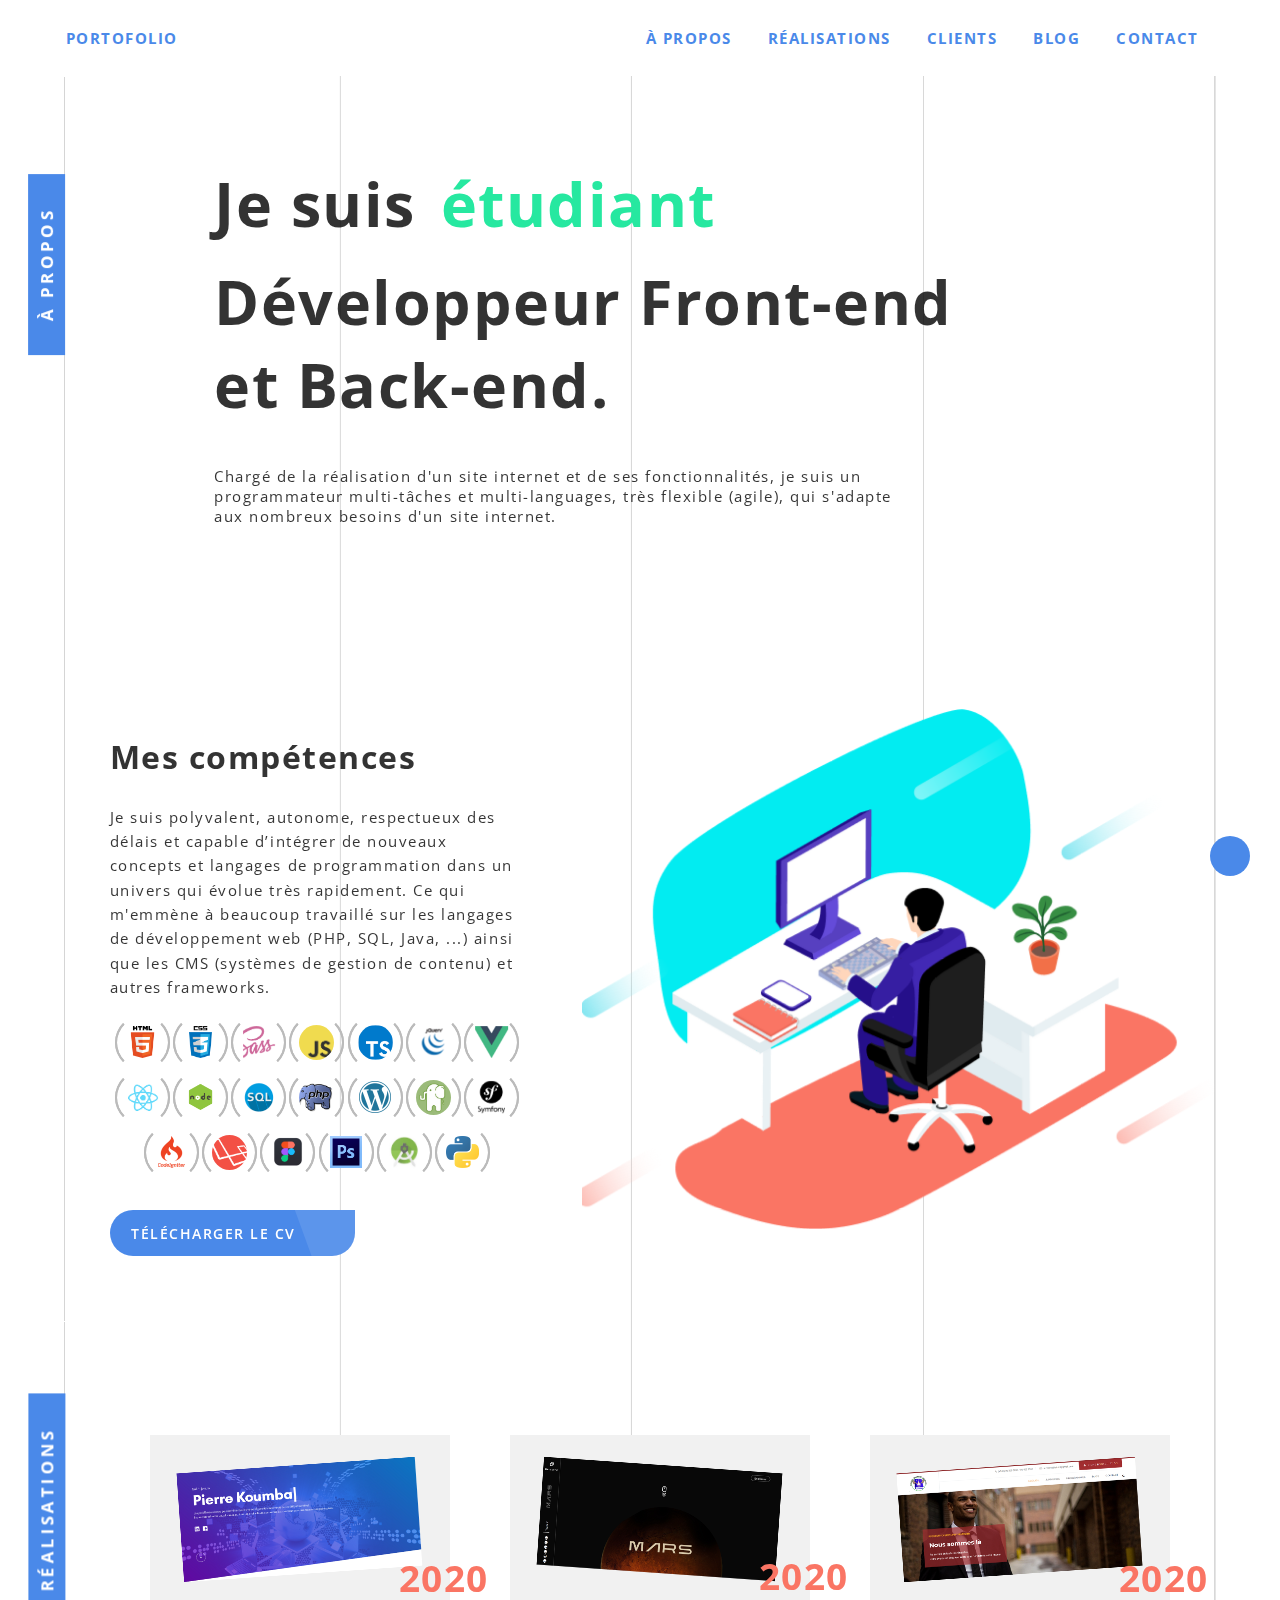
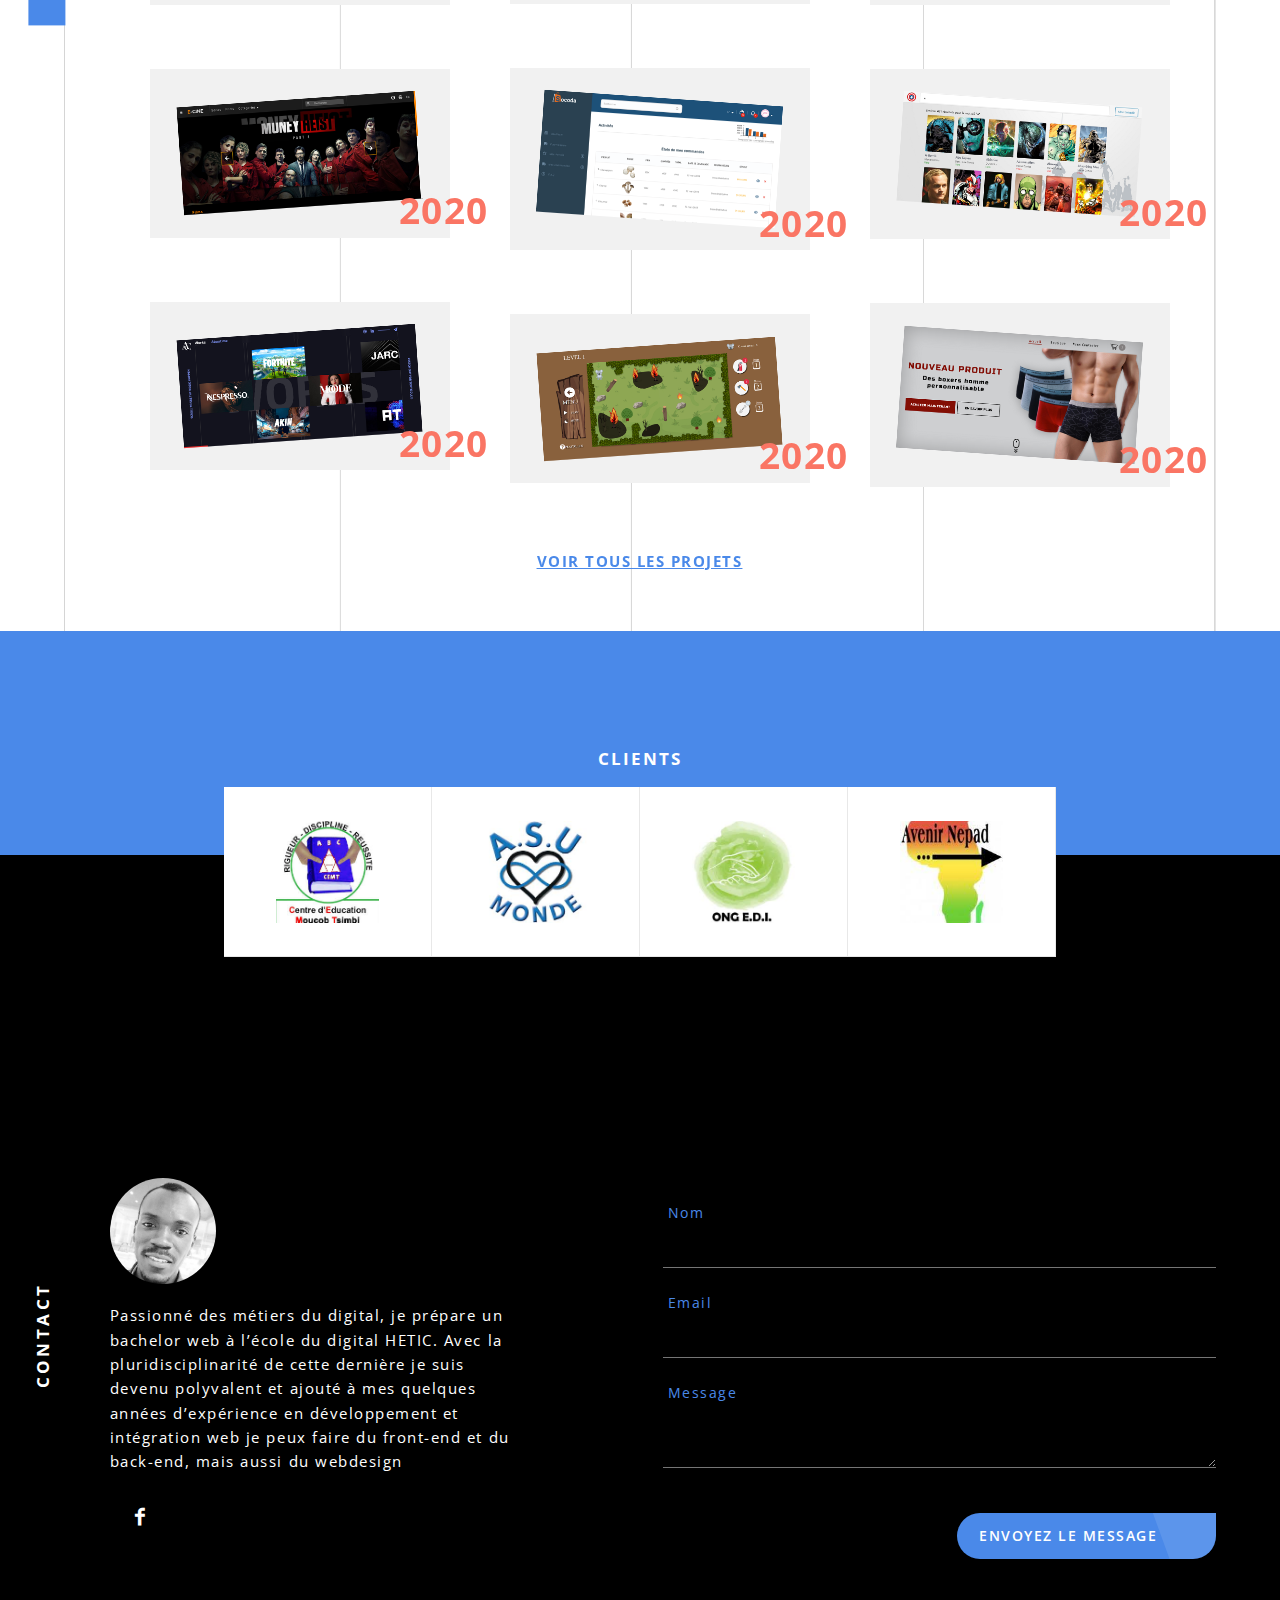
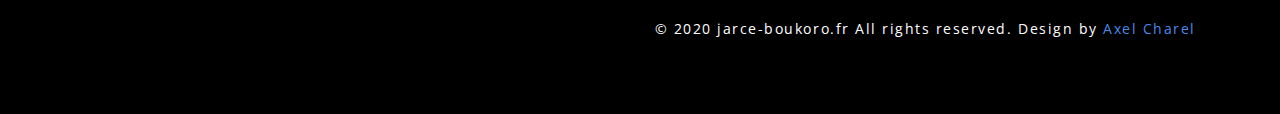
==== commit 16ee3737: "the first version" ====
--- a/index.html
+++ b/index.html
@@ -271,20 +271,21 @@
 						</div>
 						<div class="form">
 							<form>
+								<div class="group message"></div>
 								<div class="group">      
-								  <input type="text" required>
+								  <input type="text" class="require" id="con_name">
 								  <span class="highlight"></span>
 								  <span class="bar"></span>
 								  <label>Nom</label>
 								</div>
 								<div class="group">      
-								  <input type="text" required>
+								  <input type="text" class="require" id="con_email">
 								  <span class="highlight"></span>
 								  <span class="bar"></span>
 								  <label>Email</label>
 								</div>
 								<div class="group">      
-									<textarea required></textarea required>
+									<textarea class="require" id="con_message"></textarea>
 									<span class="highlight"></span>
 									<span class="bar"></span>
 									<label>Message</label>
--- a/css/demo.css
+++ b/css/demo.css
@@ -291,6 +291,10 @@
   input:focus, textarea:focus { 
 	outline:none; 
   }
+
+  .group.error input, .group.error  textarea {
+	border-bottom:1px solid rgb(184, 92, 92);;
+  }
   
   label 				 {
 	color:#999; 
@@ -311,10 +315,18 @@
 
   }
 
-  textarea:valid ~ label, input:focus ~ label, input:valid ~ label, textarea:focus ~ label 		{
+  textarea:valid ~ label, input:focus ~ label, input:valid ~ label, textarea:focus ~ label {
 	top:-20px;
 	font-size:14px;
 	color: #4A89E9;
+  }
+
+  .message.error, .group.error textarea:valid ~ label, .group.error input:focus ~ label, .group.error input:valid ~ label, .group.error textarea:focus ~ label {
+	color: rgb(184, 92, 92);
+  }
+
+  .message.success {
+	color: green;
   }
   
   .bar 	{ 
--- a/css/style.css
+++ b/css/style.css
@@ -1184,6 +1184,7 @@
 }
  
 .view-first img {
+	width: 50%;
 	-webkit-transition: all 0.2s linear;
 	-moz-transition: all 0.2s linear;
 	-o-transition: all 0.2s linear;
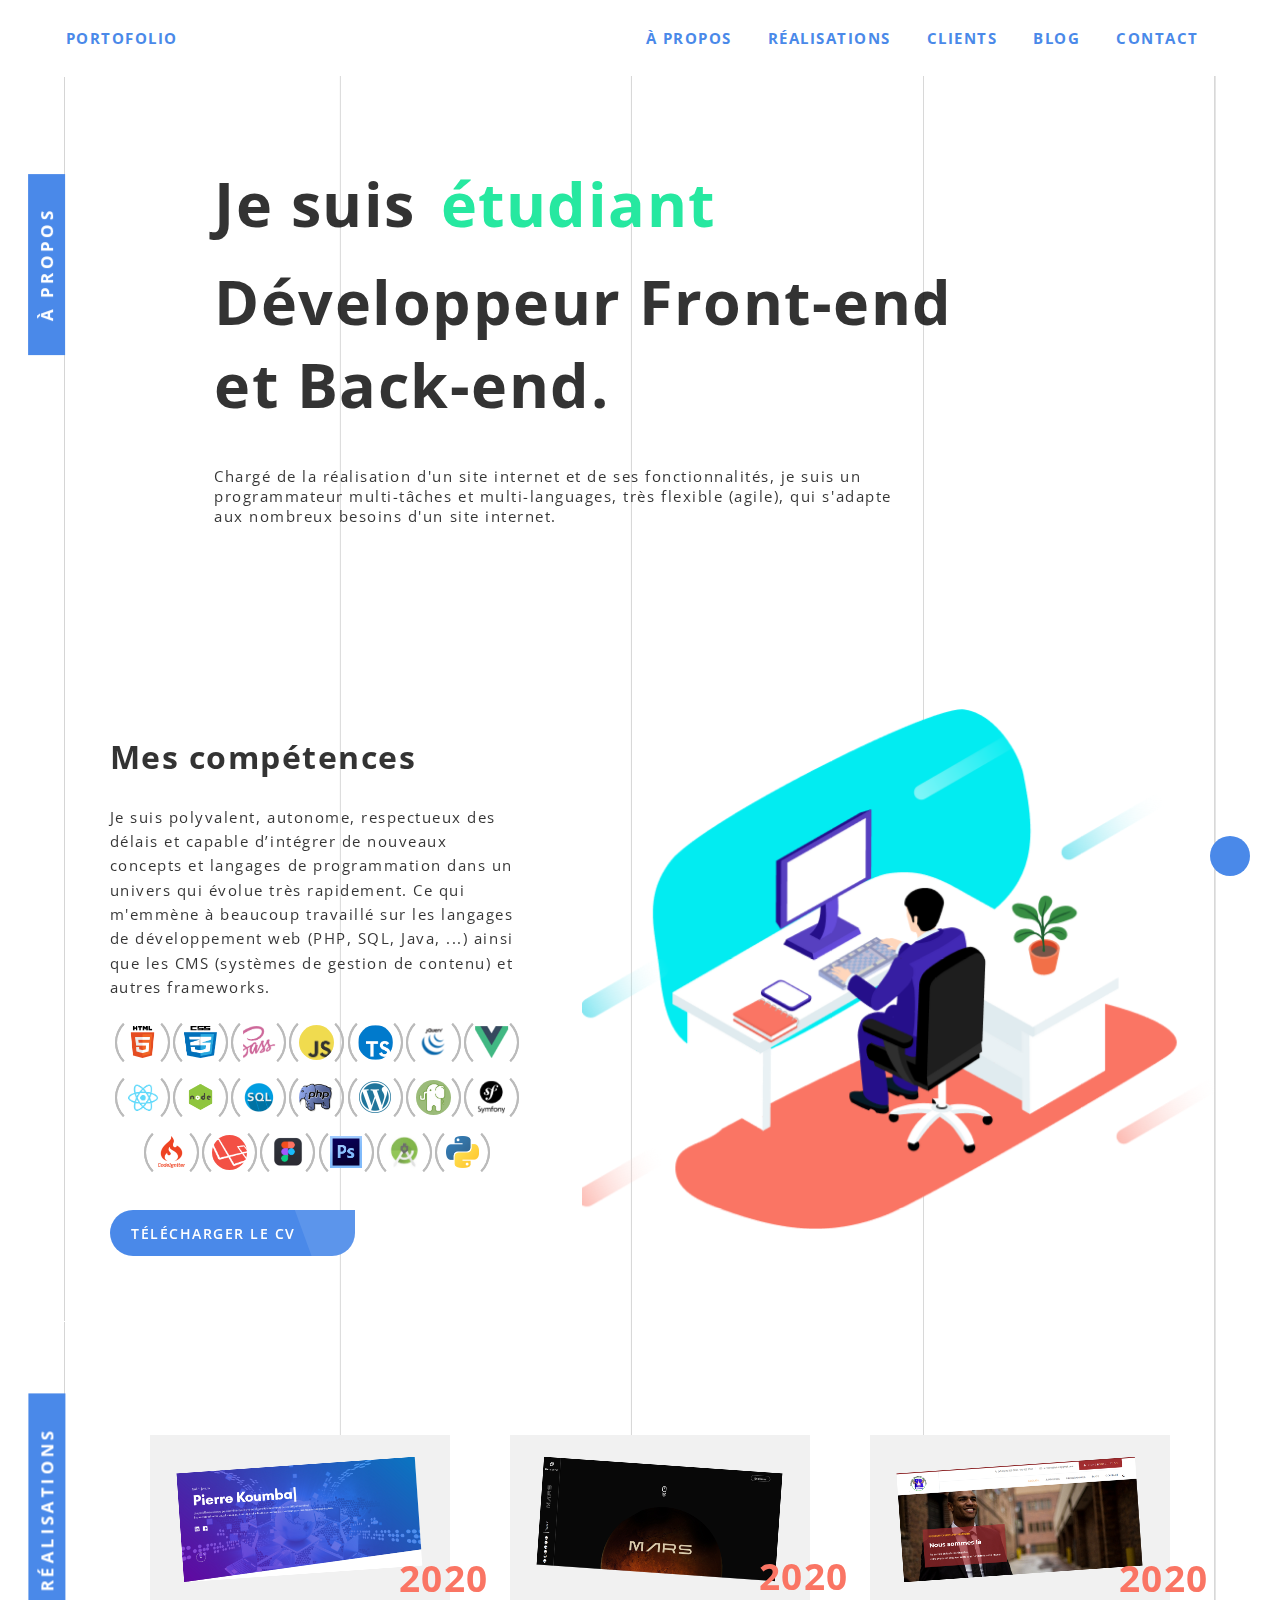
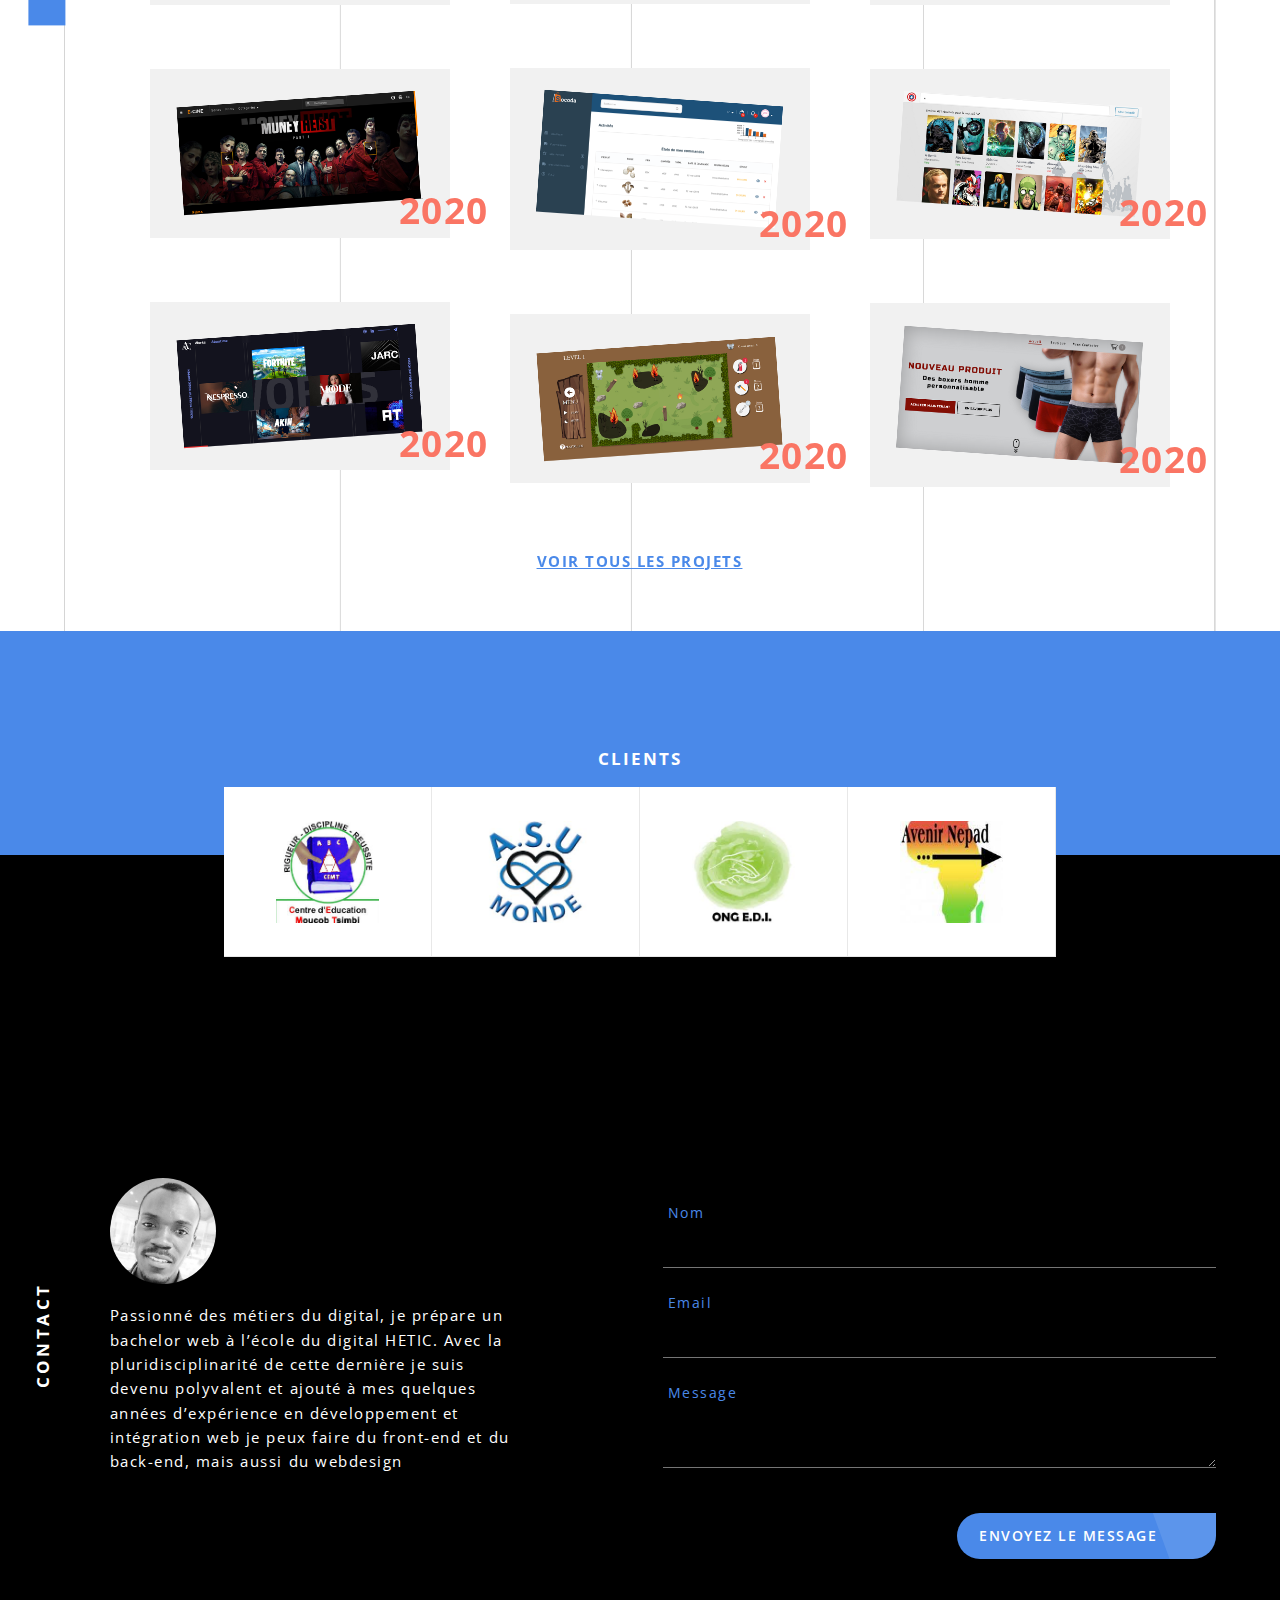
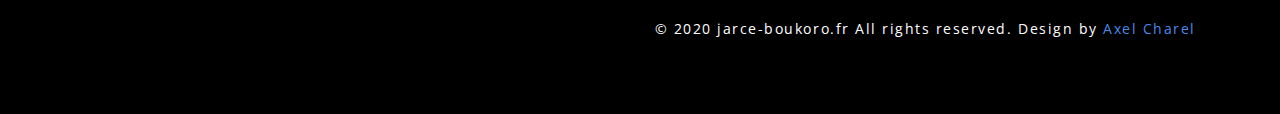
==== commit 89a84644: "modification" ====
--- a/index.html
+++ b/index.html
@@ -52,7 +52,6 @@
 					<ul>
 						<li class="linkedin"><a href="http://www.linkedin.com/in/jarceb" class="in" target="blank"><i class="fab fa-linkedin-in"></i></a></li>
 						<li><a href="http://github.com/j2frise" class="bt-icon icon-github" target="blank">icon-github</a></li>
-						<li><a href="http://www.facebook.com/jarce.boukoro" class="bt-icon icon-facebook" target="blank">Facebook</a></li>
 					</ul>
 				</nav>
 			</div><!-- /container -->
@@ -99,86 +98,86 @@
 							</p>
 							<div class="skills">
 								<figure class="snip1566">
-									<img src="./img/sk-html.png" alt="sq-sample14" />
+									<img src="./img/logo/sk-html.png" alt="sq-sample14" />
 									<figcaption><i class="fas fa-external-link-alt"></i></figcaption>
 									<a href="https://developer.mozilla.org/fr/docs/Apprendre/Commencer_avec_le_web/Les_bases_HTML" target="_blank"></a>
 								</figure>
-								<figure class="snip1566"><img src="./img/sk-css.png" alt="sq-sample17" />
+								<figure class="snip1566"><img src="./img/logo/sk-css.png" alt="sq-sample17" />
 									<figcaption><i class="fas fa-external-link-alt"></i></figcaption>
 									<a href="https://developer.mozilla.org/fr/docs/Apprendre/Commencer_avec_le_web/Les_bases_CSS" target="_blank"></a>
 								</figure>
-								<figure class="snip1566"><img src="./img/sk-sass.png" alt="sq-sample19" />
+								<figure class="snip1566"><img src="./img/logo/sk-sass.png" alt="sq-sample19" />
 									<figcaption><i class="fas fa-external-link-alt"></i></figcaption>
 									<a href="https://la-cascade.io/se-lancer-dans-sass/" target="_blank"></a>
 								</figure>
-								<figure class="snip1566"><img class="circle" src="./img/sk-js.png" alt="sq-sample20" />
+								<figure class="snip1566"><img class="circle" src="./img/logo/sk-js.png" alt="sq-sample20" />
 									<figcaption><i class="fas fa-external-link-alt"></i></figcaption>
 									<a href="https://developer.mozilla.org/fr/docs/Web/JavaScript/guide_de_demarrage" target="_blank"></a>
 								</figure>
-								<figure class="snip1566"><img class="circle" src="./img/ts.png" alt="sq-sample20" />
+								<figure class="snip1566"><img class="circle" src="./img/logo/ts.png" alt="sq-sample20" />
 									<figcaption><i class="fas fa-external-link-alt"></i></figcaption>
 									<a href="https://www.typescriptlang.org/docs/handbook/typescript-in-5-minutes.html" target="_blank"></a>
 								</figure>
 								<figure class="snip1566">
-									<img src="./img/sk-jquery.png" alt="sq-sample14" />
+									<img src="./img/logo/sk-jquery.png" alt="sq-sample14" />
 									<figcaption><i class="fas fa-external-link-alt"></i></figcaption>
 									<a href="https://www.w3schools.com/jquery/" target="_blank"></a>
 								</figure>
-								<figure class="snip1566"><img src="./img/vujs.png" alt="sq-sample17" />
+								<figure class="snip1566"><img src="./img/logo/vujs.png" alt="sq-sample17" />
 									<figcaption><i class="fas fa-external-link-alt"></i></figcaption>
 									<a href="https://fr.vuejs.org/v2/guide/index.html" target="_blank"></a>
 								</figure>
-								<figure class="snip1566"><img src="./img/react.png" alt="sq-sample17" />
+								<figure class="snip1566"><img src="./img/logo/react.png" alt="sq-sample17" />
 									<figcaption><i class="fas fa-external-link-alt"></i></figcaption>
 									<a href="https://fr.reactjs.org/tutorial/tutorial.html" target="_blank"></a>
 								</figure>
-								<figure class="snip1566"><img src="./img/sk-node.png" alt="sq-sample17" />
+								<figure class="snip1566"><img src="./img/logo/sk-node.png" alt="sq-sample17" />
 									<figcaption><i class="fas fa-external-link-alt"></i></figcaption>
 									<a href="https://nodejs.developpez.com/tutoriels/javascript/redecouvrir-javascript-avec-nodejs/" target="_blank"></a>
 								</figure>
-								<figure class="snip1566"><img src="./img/sk-sql.png" alt="sq-sample19" />
+								<figure class="snip1566"><img src="./img/logo/sk-sql.png" alt="sq-sample19" />
 									<figcaption><i class="fas fa-external-link-alt"></i></figcaption>
 									<a href="https://sql.sh/" target="_blank"></a>
 								</figure>
-								<figure class="snip1566"><img class="circle" src="./img/sk-php.png" alt="sq-sample20" />
+								<figure class="snip1566"><img class="circle" src="./img/logo/sk-php.png" alt="sq-sample20" />
 									<figcaption><i class="fas fa-external-link-alt"></i></figcaption>
 									<a href="http://www.lephpfacile.com/cours/" target="_blank"></a>
 								</figure>
 								<figure class="snip1566">
-									<img src="./img/sk-wp.png" alt="sq-sample14" />
+									<img src="./img/logo/sk-wp.png" alt="sq-sample14" />
 									<figcaption><i class="fas fa-external-link-alt"></i></figcaption>
 									<a href="https://www.codeur.com/tuto/wordpress/creer-site-wordpress/" target="_blank"></a>
 								</figure>
-								<figure class="snip1566"><img class="circle" src="./img/slim.jpg" alt="sq-sample20" />
+								<figure class="snip1566"><img class="circle" src="./img/logo/slim.jpg" alt="sq-sample20" />
 									<figcaption><i class="fas fa-external-link-alt"></i></figcaption>
 									<a href="http://www.slimframework.com/docs/v3/tutorial/first-app.html" target="_blank"></a>
 								</figure>
 								<figure class="snip1566">
-									<img src="./img/sk-symfony.png" alt="sq-sample14" />
+									<img src="./img/logo/sk-symfony.png" alt="sq-sample14" />
 									<figcaption><i class="fas fa-external-link-alt"></i></figcaption>
 									<a href="https://symfony.com/legacy/doc/jobeet/1_2/fr/01?orm=Doctrine" target="_blank"></a>
 								</figure>
-								<figure class="snip1566"><img src="./img/sk-codeigniter.png" alt="sq-sample17" />
+								<figure class="snip1566"><img src="./img/logo/sk-codeigniter.png" alt="sq-sample17" />
 									<figcaption><i class="fas fa-external-link-alt"></i></figcaption>
 									<a href="http://sdz.tdct.org/sdz/codeigniter-le-framework-au-service-des-zeros.html" target="_blank"></a>
 								</figure>
-								<figure class="snip1566"><img class="circle" src="./img/sk-laravel.png" alt="sq-sample19" />
+								<figure class="snip1566"><img class="circle" src="./img/logo/sk-laravel.png" alt="sq-sample19" />
 									<figcaption><i class="fas fa-external-link-alt"></i></figcaption>
 									<a href="https://www.apprendre-laravel.fr/laraguide" target="_blank"></a>
 								</figure>
-								<figure class="snip1566"><img src="./img/sk-figma.png" alt="sq-sample20" />
+								<figure class="snip1566"><img src="./img/logo/sk-figma.png" alt="sq-sample20" />
 									<figcaption><i class="fas fa-external-link-alt"></i></figcaption>
 									<a href="https://webdesign.tutsplus.com/fr/tutorials/figma-object-selection-tips--cms-31983" target="_blank"></a>
 								</figure>
-								<figure class="snip1566"><img class="" src="./img/sk-ps.png" alt="sq-sample19" />
+								<figure class="snip1566"><img class="" src="./img/logo/sk-ps.png" alt="sq-sample19" />
 									<figcaption><i class="fas fa-external-link-alt"></i></figcaption>
 									<a href="https://graphiste.com/blog/photoshop-pour-les-nuls" target="_blank"></a>
 								</figure>
-								<figure class="snip1566"><img src="./img/java.jpg" alt="sq-sample17" />
+								<figure class="snip1566"><img src="./img/logo/java.jpg" alt="sq-sample17" />
 									<figcaption><i class="fas fa-external-link-alt"></i></figcaption>
 									<a href="https://openclassrooms.com/fr/courses/4517166-developpez-votre-premiere-application-android/4517173-installez-android-studio" target="_blank"></a>
 								</figure>
-								<figure class="snip1566"><img class="" src="./img/sk-python.png" alt="sq-sample19" />
+								<figure class="snip1566"><img class="" src="./img/logo/sk-python.png" alt="sq-sample19" />
 									<figcaption><i class="fas fa-external-link-alt"></i></figcaption>
 									<a href="https://docs.python.org/3/tutorial/" target="_blank"></a>
 								</figure>
@@ -264,8 +263,7 @@
 								Passionné des métiers du digital, je prépare un bachelor web à l’école du digital HETIC. Avec la pluridisciplinarité de cette dernière je suis devenu polyvalent et ajouté à mes quelques années d’expérience en développement et intégration web je peux faire du front-end et du back-end, mais aussi du webdesign
 							</p>
 							<div class="social desktop">
-								<a href="http://www.linkedin.com/in/jarceb" target="blank"><i class="fab fa-linkedin-in"></i>
-								<a href="http://www.facebook.com/jarce.boukoro" class="bt-icon icon-facebook" target="blank"></a>
+								<a href="http://www.linkedin.com/in/jarceb" target="blank"><i class="fab fa-linkedin-in"></i></a>
 								<a href="http://github.com/j2frise" target="blank"><i class="fab fa-github"></i></a>
 							</div>
 						</div>
@@ -296,8 +294,7 @@
 							  </form>
 						</div>
 						<div class="social mobile">
-							<a href="http://www.linkedin.com/in/jarceb" target="blank"><i class="fab fa-linkedin-in"></i>
-							<a href="http://www.facebook.com/jarce.boukoro" class="bt-icon icon-facebook" target="blank"></a>
+							<a href="http://www.linkedin.com/in/jarceb" target="blank"><i class="fab fa-linkedin-in"></i></a>
 							<a href="http://github.com/j2frise" target="blank"><i class="fab fa-github"></i></a>
 						</div>
 						<div class="copyright">
@@ -310,8 +307,8 @@
 
 		<div class="content"></div>
 	</body>
+	<script src="js/jquery.min.js"></script>
 	<script src="js/features.js"></script>
-	<script src="js/jquery.min.js"></script>
 	<script src="js/classie.js"></script>
 	<script src="js/borderMenu.js"></script>
 	<script src="js/imagesloaded.pkgd.min.js"></script>
--- a/css/demo.css
+++ b/css/demo.css
@@ -49,7 +49,6 @@
 }
 
 body {
-	color:  #000000;
 	/*font-family: 'Roboto Slab', serif;*/
 	font-family: 'Open Sans', sans-serif;
 	font-size: 17px;
@@ -370,8 +369,8 @@
 	-moz-animation:inputHighlighter 0.3s ease;
 	animation:inputHighlighter 0.3s ease;
   }
-  
-
+
+  
   /* screen tablet */
 @media (min-width:768px){
 	body {
--- a/css/style.css
+++ b/css/style.css
@@ -626,6 +626,7 @@
 	width: 100%;
 	height: 100%;
 	background: #f1f1f1;
+	transition: background 0.6s;
 }
 
 .grid-item-img {
@@ -692,6 +693,7 @@
 	overflow: hidden;
 	padding: 0;
 	pointer-events: none;
+	color: #fff;
 }
 
 .js .content-item-current {
@@ -703,19 +705,15 @@
 
 .content-item-intro {
 	position: relative;
-	display: grid;
-	grid-template-columns: 100%;
-	grid-template-rows: 100%;
-	align-items: center;
+	text-align: center;
+	max-width: 950px;
+	width: 92%;
+	margin: auto;
 }
 
 .content-item-img {
 	position: relative;
-	height: auto;
-	max-width: 100%;
-	display: block;
-	margin: 0 auto;
-	grid-area: 1 / 1 / 1 / 1;
+	width: 100%;
 }
 
 .js .content-item-img {
@@ -731,7 +729,6 @@
 	margin: 0;
 	padding: 0 5vw;
 	white-space: nowrap;
-	grid-area: 1 / 1 / 1 / 1;
 	text-shadow: 0px 3px 0px #b2a98f,
                  0px 14px 10px rgba(0,0,0,0.15),
                  0px 24px 2px rgba(0,0,0,0.1),
@@ -751,10 +748,9 @@
 }
 
 .content-item-text {
-	max-width: 1050px;
+	max-width: 950px;
+	width: 92%;
 	margin: 2em auto;
-	padding-left: 1em;
-	padding-right: 1em;
 	position: relative;
 }
 
@@ -942,166 +938,83 @@
   }
 /* */  
 
-
-
+.title-content {
+	text-align: center;
+	color: #4A89E9;
+	line-height: 74px;
+	letter-spacing: 1.52px;
+	font-style: normal;
+	font-weight: 600;
+	font-size: 2.7em;
+}
+
+.content-container {
+	margin-top: 1em;
+}
+
+.content-item-text .title-section {
+	font-style: normal;
+	font-weight: 600;
+	font-size: 1.6em;
+	line-height: 44px;
+	letter-spacing: 1.52px;
+	margin-top: 50px;
+}
+
+.year {
+	font-weight: 600;
+	font-size: 4em;
+	letter-spacing: 1.52px;
+	color: #FA7564;
+	display: flex;
+	align-items: center;
+}
+
+.tech img {
+	width: 50px;
+	margin-right: 17px;
+	margin-top: 10px;
+	display: inline-block;
+}
+
+.team-content {
+	margin-top: 2.5em;
+}
+
+.team-img img {
+	width: 86px;
+	height: 86px;
+	border-radius: 50px;
+}
+
+.team-bio {	
+	font-size: 18.5px;
+	letter-spacing: 1.52px;
+}
+
+.team-bio span {
+	display: block;
+	color: #4A89E9;
+	font-size: 14px;
+}
+
+.content-item-text .team-link {
+	margin-top: 12px;
+}
+
+.team-link a {
+	display: inline-block;
+	margin-right: 10px;
+	color: #FA7564;
+	font-size: 16px;
+	transition: transform 0.6s;
+}
+
+.team-link a:hover {
+	transform: scale(1.4);
+}
 
 /* */
-.timeline {
-	position: relative;
-	width: 100%;
-	margin: 0 auto;
-	margin-top: 80px;
-	padding: 1em 0;
-	list-style-type: none;
-  }
-  
-  .timeline:before {
-	position: absolute;
-	left: 50%;
-	top: 0;
-	content: ' ';
-	display: block;
-	width: 6px;
-	height: 100%;
-	margin-left: -3px;
-	background: rgb(80,80,80);
-	background: -moz-linear-gradient(top, rgba(80,80,80,0) 0%, rgb(80,80,80) 8%, rgb(80,80,80) 92%, rgba(80,80,80,0) 100%);
-	background: -webkit-gradient(linear, left top, left bottom, color-stop(0%,rgba(30,87,153,1)), color-stop(100%,rgba(125,185,232,1)));
-	background: -webkit-linear-gradient(top, rgba(80,80,80,0) 0%, rgb(80,80,80) 8%, rgb(80,80,80) 92%, rgba(80,80,80,0) 100%);
-	background: -o-linear-gradient(top, rgba(80,80,80,0) 0%, rgb(80,80,80) 8%, rgb(80,80,80) 92%, rgba(80,80,80,0) 100%);
-	background: -ms-linear-gradient(top, rgba(80,80,80,0) 0%, rgb(80,80,80) 8%, rgb(80,80,80) 92%, rgba(80,80,80,0) 100%);
-	background: linear-gradient(to bottom, rgba(80,80,80,0) 0%, rgb(80,80,80) 8%, rgb(80,80,80) 92%, rgba(80,80,80,0) 100%);
-	z-index: 5;
-  }
-  
-  .timeline li {
-	padding: 1em 0;
-  }
-  
-  .timeline li:after {
-	content: "";
-	display: block;
-	height: 0;
-	clear: both;
-	visibility: hidden;
-  }
-  
-  .direction-l {
-	position: relative;
-	width: 46.5%;
-	float: left;
-	text-align: right;
-  }
-  
-  .direction-r {
-	position: relative;
-	width: 46.5%;
-	float: right;
-  }
-  
-  .flag-wrapper {
-	position: relative;
-	display: inline-block;
-	text-align: center;
-  }
-  
-  .flag {
-	position: relative;
-	display: inline;
-	background: #FA7564;
-	color: #fff;
-	padding: 6px 10px;
-	border-radius: 5px;
-	font-weight: 600;
-	text-align: left;
-  }
-  
-  .direction-l .flag {
-	-webkit-box-shadow: -1px 1px 1px rgba(0,0,0,0.15), 0 0 1px rgba(0,0,0,0.15);
-	-moz-box-shadow: -1px 1px 1px rgba(0,0,0,0.15), 0 0 1px rgba(0,0,0,0.15);
-	box-shadow: -1px 1px 1px rgba(0,0,0,0.15), 0 0 1px rgba(0,0,0,0.15);
-  }
-  
-  .direction-r .flag {
-	-webkit-box-shadow: 1px 1px 1px rgba(0,0,0,0.15), 0 0 1px rgba(0,0,0,0.15);
-	-moz-box-shadow: 1px 1px 1px rgba(0,0,0,0.15), 0 0 1px rgba(0,0,0,0.15);
-	box-shadow: 1px 1px 1px rgba(0,0,0,0.15), 0 0 1px rgba(0,0,0,0.15);
-  }
-  
-  .direction-l .flag:before,
-  .direction-r .flag:before {
-	position: absolute;
-	top: 50%;
-	right: -50px;
-	content: ' ';
-	display: block;
-	width: 25px;
-	height: 25px;
-	margin-top: -10px;
-	background: #fff;
-	border-radius: 100%;
-	border: 4px solid #FA7564;
-	z-index: 10;
-  }
-  
-  .direction-r .flag:before {
-	left: -46px;
-  }
-  
-  .direction-l .flag:after {
-	content: "";
-	position: absolute;
-	left: 100%;
-	top: 50%;
-	height: 0;
-	width: 0;
-	margin-top: -8px;
-	border: solid transparent;
-	border-left-color: #FA7564;
-	border-width: 8px;
-	pointer-events: none;
-  }
-  
-  .direction-r .flag:after {
-	content: "";
-	position: absolute;
-	right: 100%;
-	top: 50%;
-	height: 0;
-	width: 0;
-	margin-top: -8px;
-	border: solid transparent;
-	border-right-color: #FA7564;
-	border-width: 8px;
-	pointer-events: none;
-  }
-  
-  
-  .direction-l .time-wrapper {
-	float: left;
-  }
-  
-  .direction-r .time-wrapper {
-	float: right;
-  }
-  
-  .time {
-	display: inline-block;
-	padding: 4px 6px;
-	background: rgb(248,248,248);
-  }
-  
-  .desc {
-	margin: 1em 0.75em 0 0;
-	font-style: italic;
-	line-height: 1.5em;
-  }
-  
-  .direction-r .desc {
-	margin: 1em 0 0 0.75em;
-  }
-/* */
-
 #clients {
 	background: linear-gradient(to bottom, #4A89E9 0%,#4A89E9 50%,#4A89E9 50%,#000000 50%,#000000 100%);
 	display: flex;
@@ -1433,10 +1346,7 @@
   		column-gap: 20px;
 	  }
 	  */
-	.content-item-img {
-		max-width: none;
-		height: calc(100vh - 6rem);
-	}
+	
 	.content-item-subtitle {
 		max-width: 50%;
 	}
--- a/css/generique.css
+++ b/css/generique.css
@@ -1,4 +1,5 @@
-.grid {
+
+.grid-row {
     display: -webkit-box;
     display: flex;
     -webkit-box-orient: vertical;
@@ -6,7 +7,7 @@
             flex-direction: column;
     flex-flow: row wrap;
   }
-  .grid > [class*="column-"] {
+  .grid-row > [class*="column-"] {
     display: block;
   }
   
@@ -279,12 +280,12 @@
     }
   }
   @supports (display: grid) {
-    .grid {
+    .grid-row {
       display: grid;
       grid-template-columns: repeat(12, 1fr);
       grid-template-rows: auto;
     }
-    .grid > [class*="column-"] {
+    .grid-row > [class*="column-"] {
       margin: 0;
       max-width: 100%;
     }
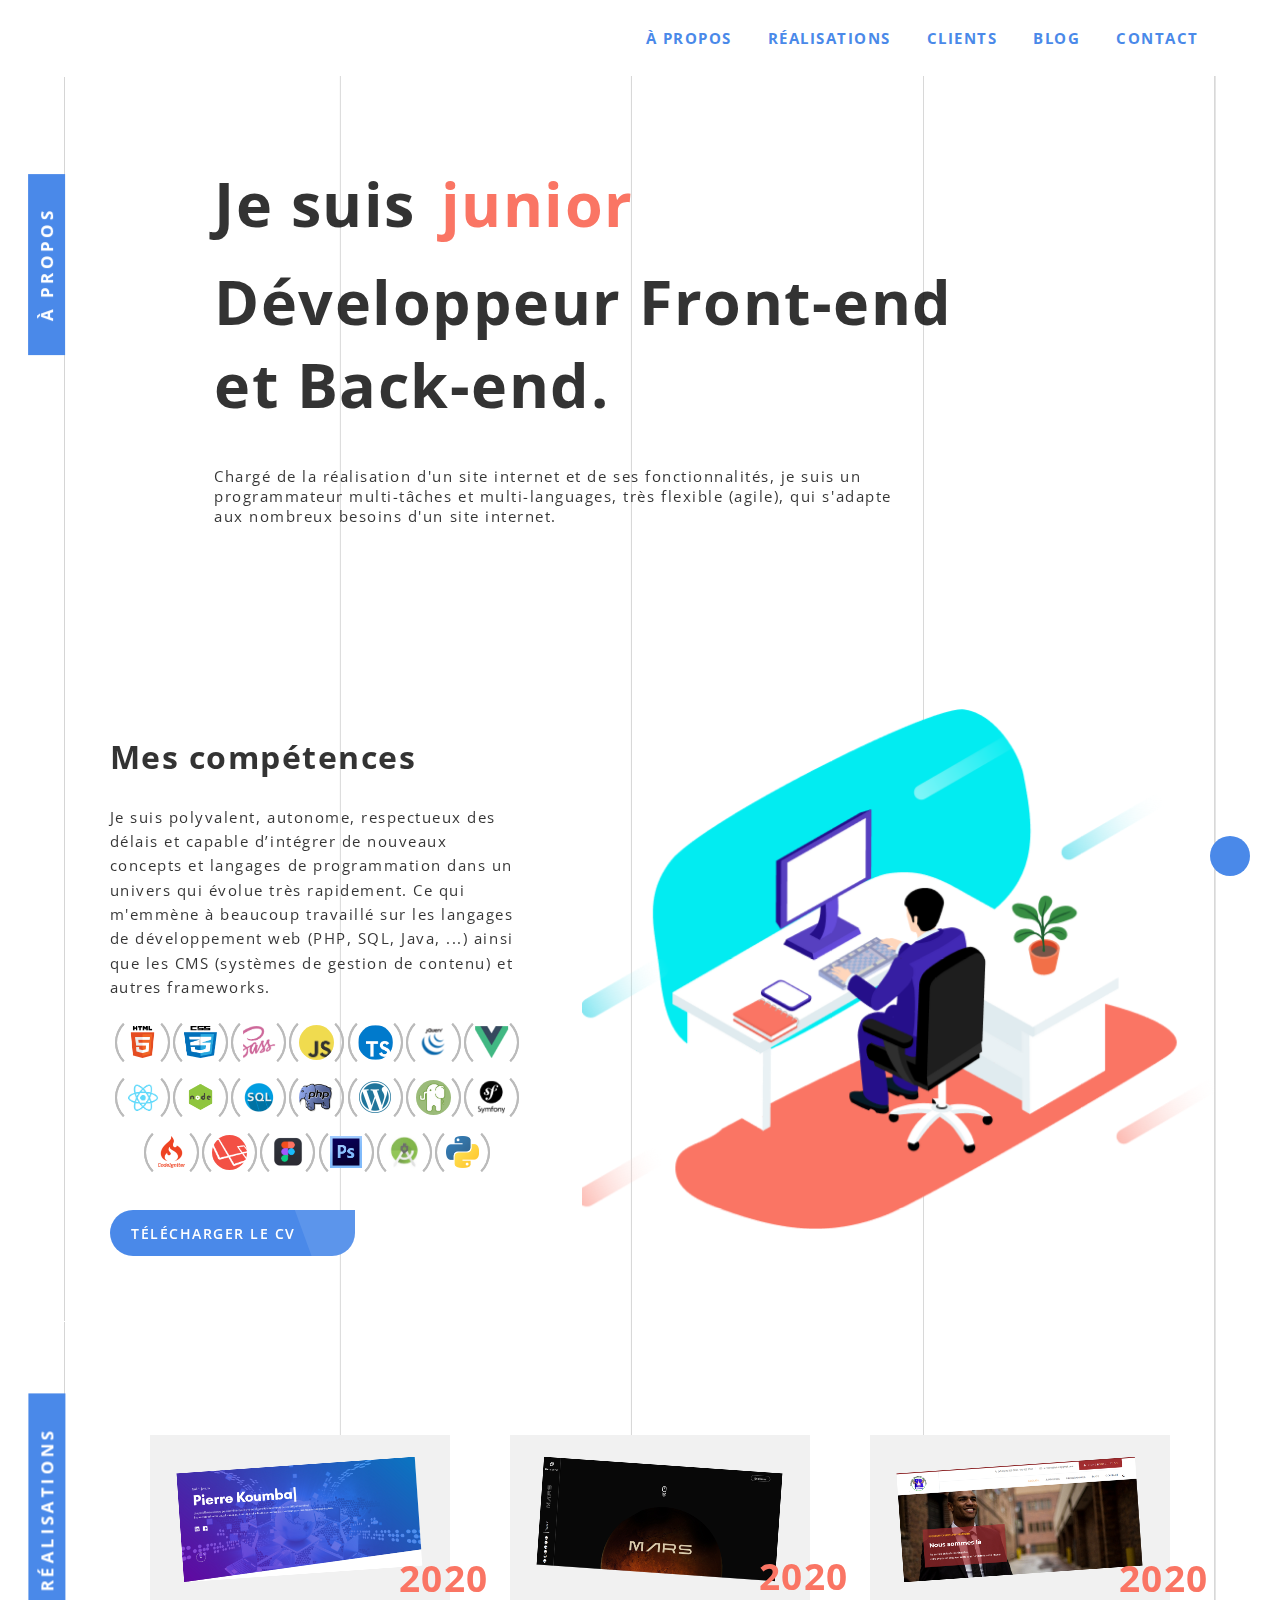
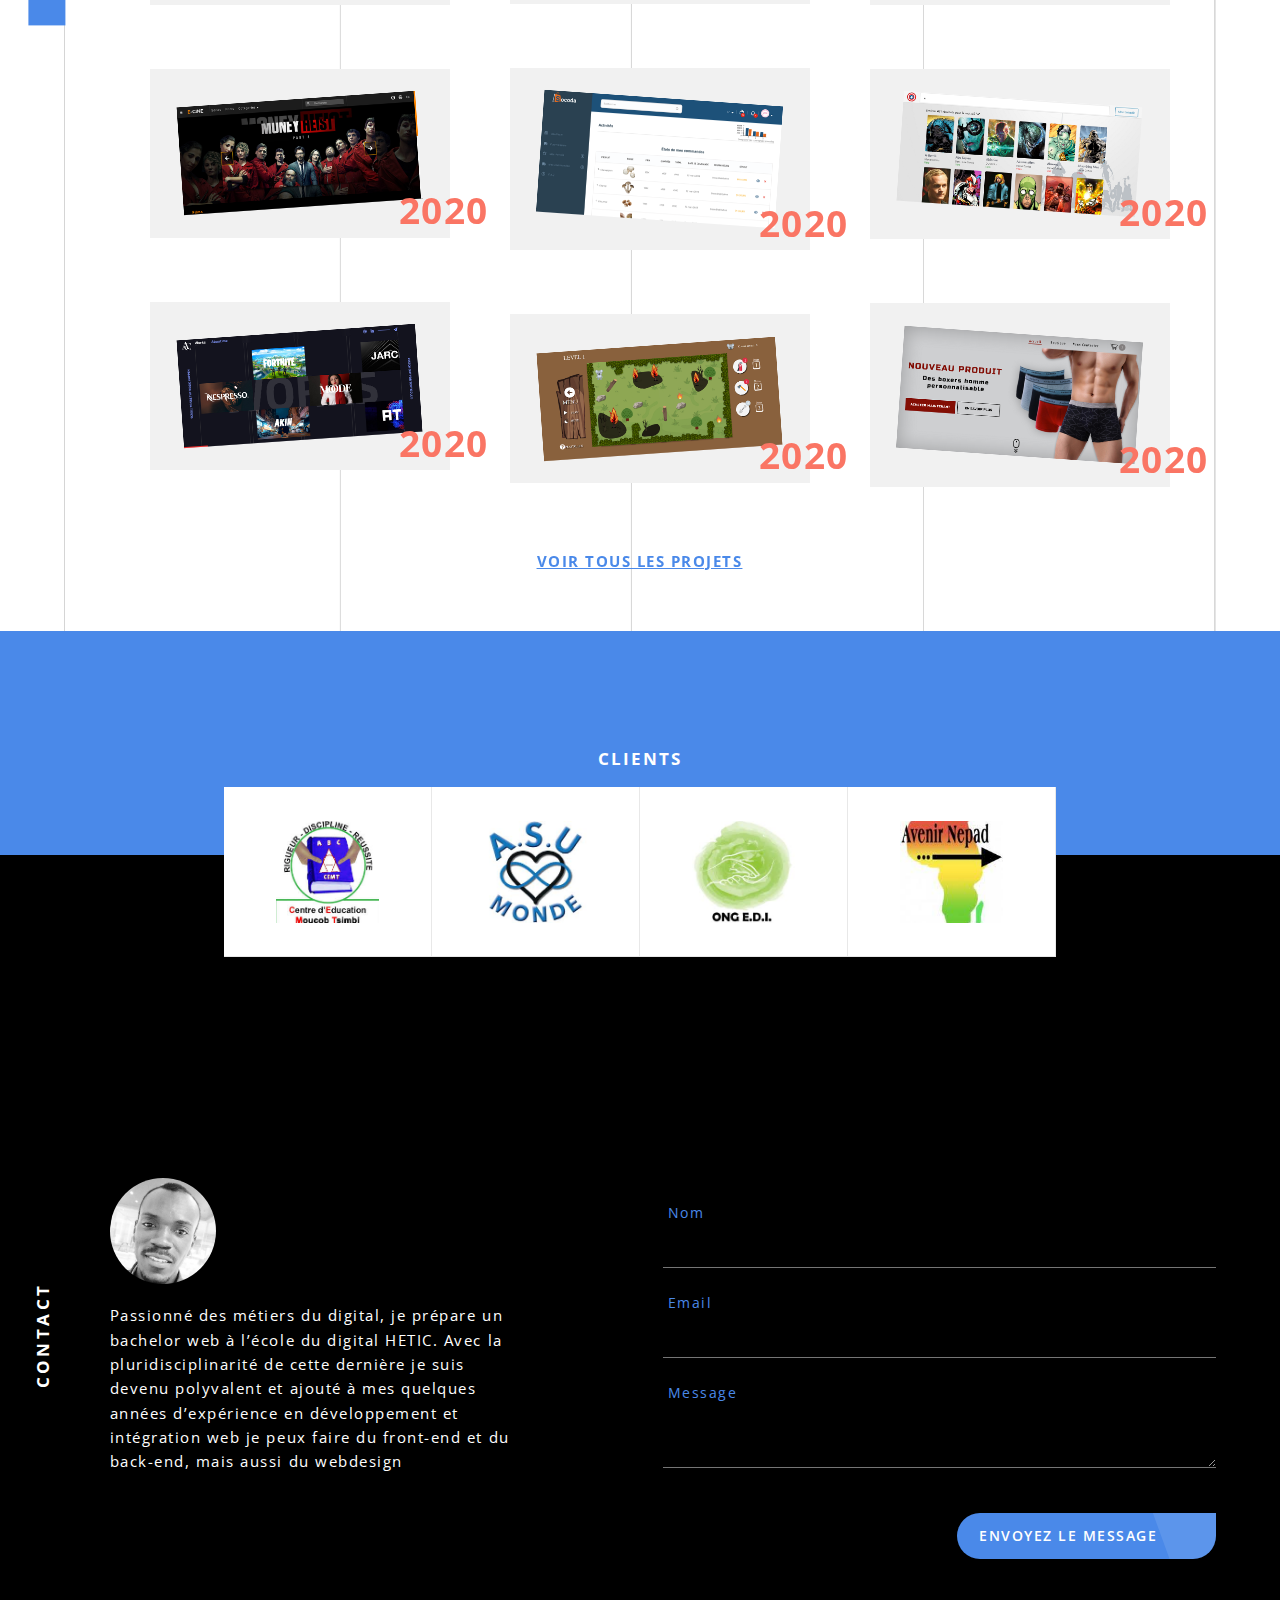
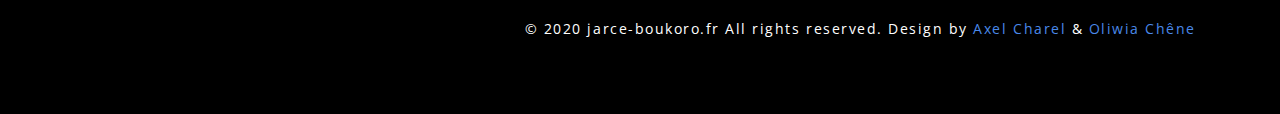
==== commit 4c3900ed: "Modif" ====
--- a/index.html
+++ b/index.html
@@ -30,8 +30,10 @@
 		<div id="app"></div>
 		<header>
 			<div class="container">
-				<span>
-					portofolio
+				<span class="link-header">
+					<a href="http://www.linkedin.com/in/jarceb" target="_blank"><i class="fab fa-linkedin-in"></i></a>
+					<a href="http://github.com/j2frise" target="_blank"><i class="fab fa-github"></i></a>
+					<a href="./img/boukoro_jarce_cv.pdf" target="_blank"><i class="fas fa-file-pdf"></i></a>
 				</span>
 				<nav class="menu click-menu desktop">
 					<a href="#about">à propos</a>
@@ -50,8 +52,8 @@
 						<li><a href="#contact">Contact</a></li>
 					</ul>
 					<ul>
-						<li class="linkedin"><a href="http://www.linkedin.com/in/jarceb" class="in" target="blank"><i class="fab fa-linkedin-in"></i></a></li>
-						<li><a href="http://github.com/j2frise" class="bt-icon icon-github" target="blank">icon-github</a></li>
+						<li class="linkedin"><a href="http://www.linkedin.com/in/jarceb" class="in" target="_blank"><i class="fab fa-linkedin-in"></i></a></li>
+						<li><a href="http://github.com/j2frise" class="bt-icon icon-github" target="_blank">icon-github</a></li>
 					</ul>
 				</nav>
 			</div><!-- /container -->
@@ -65,7 +67,8 @@
 						<h1 data-aos="fade-up" data-aos-duration="2000">
 							<span>Je suis </span>
 							<div>
-								<ul class="flip2"> 
+								<ul class="flip3"> 
+									<li class="second">junior</li>
 									<li class="hetic">étudiant</li>
 									<li>Jarce boukoro</li>
 								</ul>
@@ -183,7 +186,7 @@
 								</figure>
 							</div>
 							<div>
-								<a href="./img/boukoro_jarce_cv.pdf" target="blank" class="btn btn-3 btn-3e">Télécharger le CV<i class="fa fa-download"></i></a>
+								<a href="./img/boukoro_jarce_cv.pdf" target="_blank" class="btn btn-3 btn-3e">Télécharger le CV<i class="fa fa-download"></i></a>
 							</div>
 						</div>
 					</article>
@@ -298,7 +301,7 @@
 							<a href="http://github.com/j2frise" target="blank"><i class="fab fa-github"></i></a>
 						</div>
 						<div class="copyright">
-							&copy; 2020 jarce-boukoro.fr All rights reserved. Design by <a href="http://axelcharel.com/">Axel Charel</a> 
+							&copy; 2020 jarce-boukoro.fr All rights reserved. Design by <a href="http://axelcharel.com/" target="_blank">Axel Charel</a> & <a href="https://oliwiachene.netlify.app" target="_blank">Oliwia Chêne</a> 
 						</div>
 					</div>
 				</div>
--- a/css/style.css
+++ b/css/style.css
@@ -59,11 +59,31 @@
 	 align-items: center;
  } 
 
+.link-header a {
+	font-size: 1.4em;
+	display: inline-block;
+	margin-left: 15px;
+	position: relative;
+	top: -5px;
+	color: #4A89E9;
+	transition: transform 0.6s, color 0.6s;
+}
+
+.article-desc {
+	padding-top: 20px;
+}
+
 .menu a {
 	display: inline-block;
 	color: #4A89E9;
 	text-decoration: none;
 	padding: 0 1em 0 1em;
+	transition: transform 0.6s, color 0.6s;
+}
+
+.link-header a:hover, .menu a:hover {
+	color: #FA7564;
+	transform: scale(1.2);
 }
 
 .bt-menu {
@@ -362,6 +382,10 @@
 	color: #26E8A0 ;
 }
 
+#about h1 div li.second {
+	color: #FA7564 ;
+}
+
 .flip2 { animation: flip2 6s cubic-bezier(0.23, 1, 0.32, 1.2) infinite; }
 .flip3 { animation: flip3 8s cubic-bezier(0.23, 1, 0.32, 1.2) infinite; }
 .flip4 { animation: flip4 10s cubic-bezier(0.23, 1, 0.32, 1.2) infinite; }
@@ -918,11 +942,20 @@
 	  position: relative;
 	  text-align: center;
 	  text-transform: uppercase;
+	  transition: transform 0.6s;
   }
   .grid-wrap article a{
 	text-decoration: underline;
 	font-weight: bold;
 	color: #4A89E9;
+	transition: color 0.6s;
+}
+
+.grid-wrap article a:hover{
+	color: #FA7564;
+}
+.grid-wrap article:hover {
+	transform: scale(1.1);
 }
   
   .counter {
@@ -940,12 +973,30 @@
 
 .title-content {
 	text-align: center;
-	color: #4A89E9;
 	line-height: 74px;
 	letter-spacing: 1.52px;
 	font-style: normal;
 	font-weight: 600;
 	font-size: 2.7em;
+	transition: transform 0.6s;
+}
+
+.title-content:hover {
+	transform: scale(1.1);
+}
+
+.title-content a {
+	color: #4A89E9;
+	transition: color 0.6s;
+}
+
+.title-content a:hover {
+	color: #FA7564;
+}
+
+.title-content a i {
+	font-size: 0.7em;
+	color: #26E8A0;
 }
 
 .content-container {
